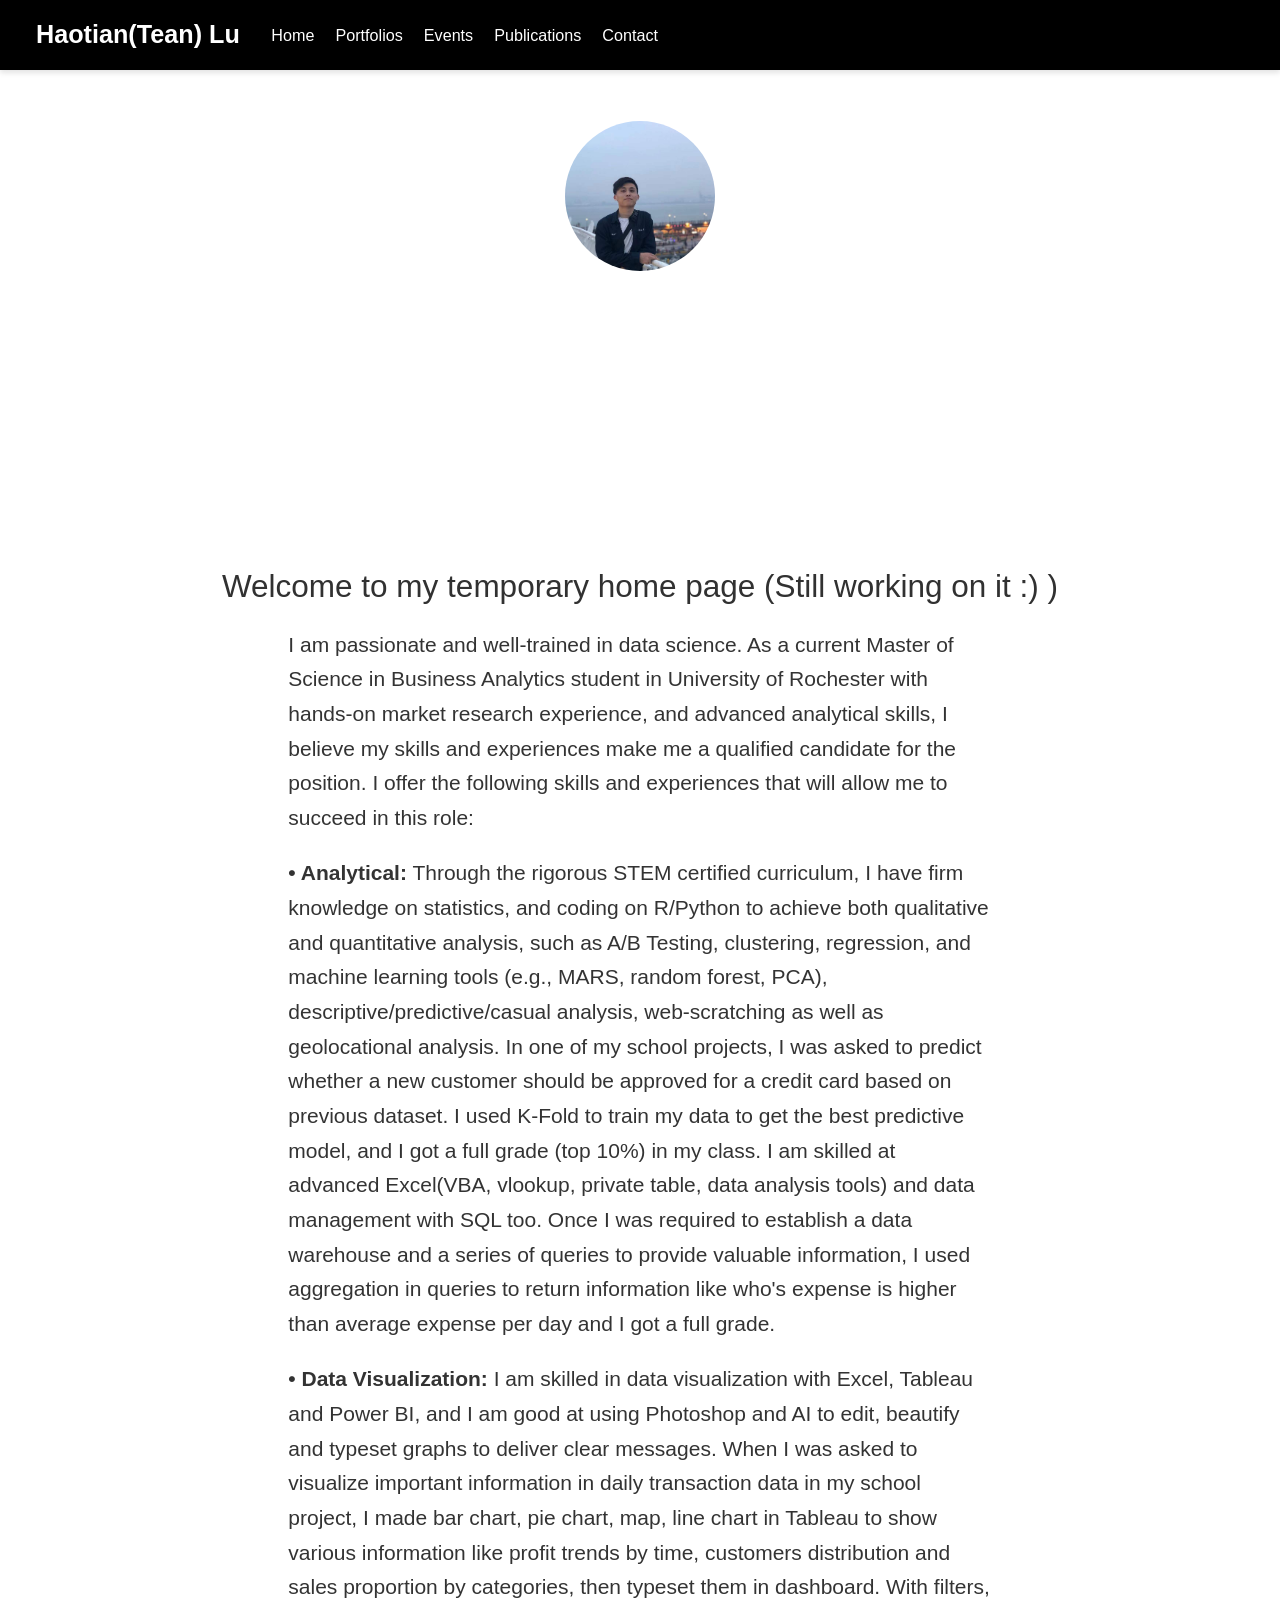
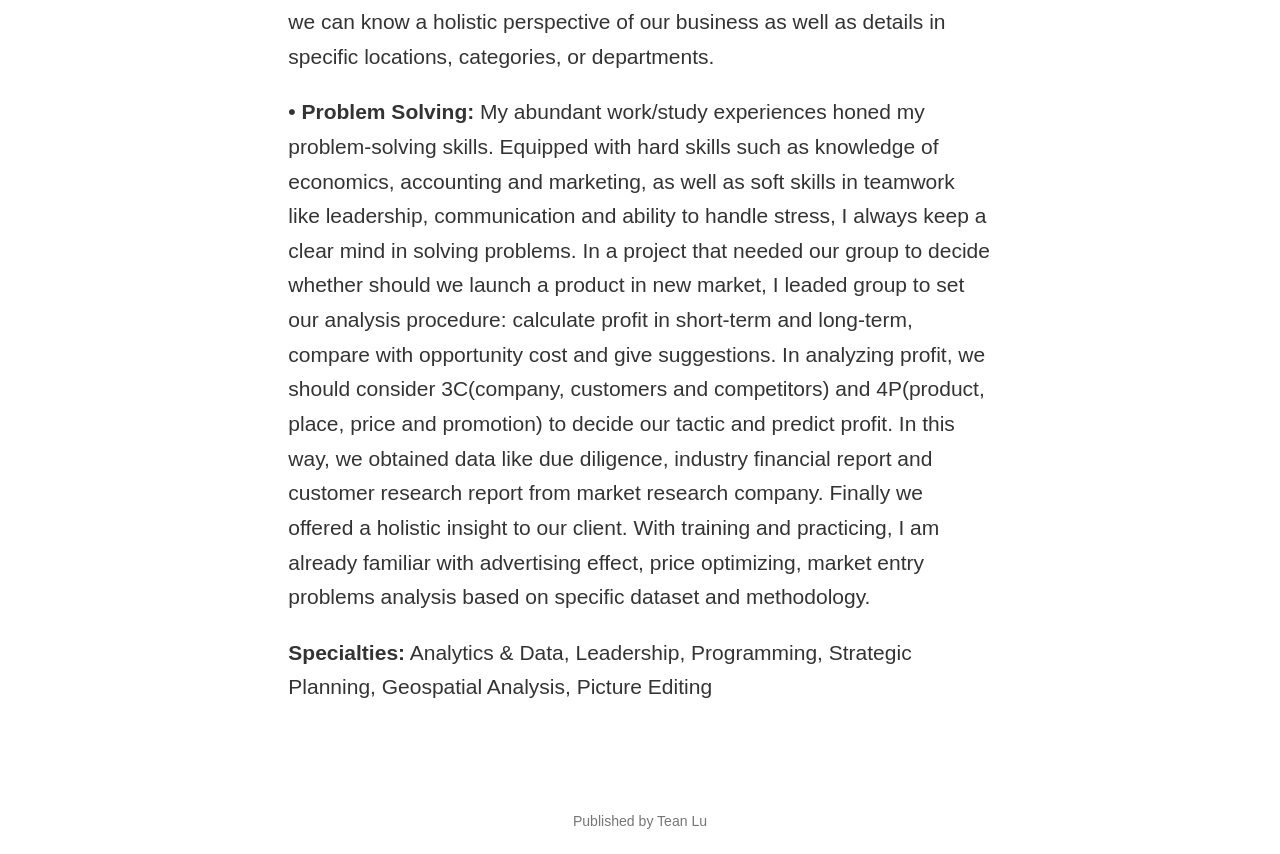
==== index.html @ c7a56082 "Update Research to Portfolios" ====
<!DOCTYPE html>
<!-- saved from url=(0040)https://hugo-academic-pages.netlify.app/ -->
<html lang="en-us"><head><meta http-equiv="Content-Type" content="text/html; charset=UTF-8">

<meta name="viewport" content="width=device-width,initial-scale=1">
<meta http-equiv="x-ua-compatible" content="IE=edge">
<meta name="generator" content="Wowchemy 5.3.0 for Hugo">
<meta name="author" content="Haotian(Tean) Lu">
<meta name="description" content="Professor of Artificial Intelligence">
<link rel="alternate" hreflang="en-us" href="https://htean.github.io/">
<link rel="preconnect" href="https://fonts.gstatic.com/" crossorigin="">
<meta name="theme-color" content="#dd2c00">
<link rel="stylesheet" href="./index_files/vendor-bundle.min.f1ecf783c14edc00c9320c205831ad8e.css" media="all" onload="this.media=&#39;all&#39;">
<link rel="stylesheet" href="./index_files/academicons.min.css" integrity="sha512-W4yqoT1+8NLkinBLBZko+dFB2ZbHsYLDdr50VElllRcNt2Q4/GSs6u71UHKxB7S6JEMCp5Ve4xjh3eGQl/HRvg==" crossorigin="anonymous" media="all" onload="this.media=&#39;all&#39;">
<link rel="preload" as="style" href="./index_files/css2">
<link rel="stylesheet" href="./index_files/css2" media="all" onload="this.media=&#39;all&#39;">
<link rel="stylesheet" href="./index_files/wowchemy.b097e459b2259daed65281062bd9ce1e.css">
<script src="./index_files/netlify-identity-widget.js.download"></script>
<link rel="alternate" href="https://hugo-academic-pages.netlify.app/index.xml" type="application/rss+xml" title="Haotian(Tean) Lu">
<link rel="manifest" href="https://hugo-academic-pages.netlify.app/manifest.webmanifest">
<link rel="icon" type="image/png" href="https://www.clipartmax.com/png/middle/76-765457_back-default-home-homepage-icon-home-icon-png-orange.png">
<link rel="apple-touch-icon" type="image/png" href="https://www.clipartmax.com/png/middle/76-765457_back-default-home-homepage-icon-home-icon-png-orange.png">
<link rel="canonical" href="https://htean.github.io/">
<meta property="twitter:card" content="summary">
<meta property="og:site_name" content="Haotian(Tean) Lu">
<meta property="og:url" content="https://htean.github.io/">
<meta property="og:title" content="Haotian(Tean) Lu">
<meta property="og:description" content="Professor of Artificial Intelligence"><meta property="og:image" content="https://hugo-academic-pages.netlify.app/media/icon_hua2ec155b4296a9c9791d015323e16eb5_11927_512x512_fill_lanczos_center_3.png">
<meta property="twitter:image" content="https://hugo-academic-pages.netlify.app/media/icon_hua2ec155b4296a9c9791d015323e16eb5_11927_512x512_fill_lanczos_center_3.png"><meta property="og:locale" content="en-us">
<meta property="og:updated_time" content="2030-06-01T13:00:00+00:00">
<script type="application/ld+json">{"@context":"https://schema.org","@type":"WebSite","url":"https://hugo-academic-pages.netlify.app"}</script>
<title>Haotian(Tean) Lu</title>
<style type="text/css">.medium-zoom-overlay{position:fixed;top:0;right:0;bottom:0;left:0;opacity:0;transition:opacity .3s;will-change:opacity}.medium-zoom--opened .medium-zoom-overlay{cursor:pointer;cursor:zoom-out;opacity:1}.medium-zoom-image{cursor:pointer;cursor:zoom-in;transition:transform .3s cubic-bezier(.2,0,.2,1)!important}.medium-zoom-image--hidden{visibility:hidden}.medium-zoom-image--opened{position:relative;cursor:pointer;cursor:zoom-out;will-change:transform}</style><link rel="prefetch" href="https://hugo-academic-pages.netlify.app/post/writing-technical-content/"></head>
<body id="top" data-spy="scroll" data-offset="70" data-target="#navbar-main" class="page-wrapper" data-new-gr-c-s-check-loaded="14.1043.0" data-gr-ext-installed="">
<script src="./index_files/wowchemy-init.min.7f3e7639f4c7f2a2cf83b68ea7de7f08.js.download"></script>
<div class="page-header">
<nav class="navbar navbar-expand-lg navbar-light compensate-for-scrollbar" id="navbar-main">
<div class="container-xl">
<div class="d-none d-lg-inline-flex">
<a class="navbar-brand" href="https://htean.github.io/">Haotian(Tean) Lu</a>
</div>
<button type="button" class="navbar-toggler" data-toggle="collapse" data-target="#navbar-content" aria-controls="navbar-content" aria-expanded="false" aria-label="Toggle navigation">
<span><i class="fas fa-bars"></i></span>
</button>
<div class="navbar-brand-mobile-wrapper d-inline-flex d-lg-none">
<a class="navbar-brand" href="https://htean.github.io/">Haotian(Tean) Lu</a>
</div>
<div class="navbar-collapse main-menu-item collapse justify-content-start" id="navbar-content">
<ul class="navbar-nav d-md-inline-flex">
<li class="nav-item">
<a class="nav-link active" href="https://htean.github.io/"><span>Home</span></a>
</li>
<li class="nav-item">
<a class="nav-link" href="about:blank"><span>Portfolios</span></a>
</li>
<li class="nav-item">
<a class="nav-link" href="about:blank"><span>Events</span></a>
</li>
<li class="nav-item">
<a class="nav-link" href="about:blank"><span>Publications</span></a>
</li>
<li class="nav-item">
<a class="nav-link" href="about:blank"><span>Contact</span></a>
</li>
</ul>
</div>
<ul class="nav-icons navbar-nav flex-row ml-auto d-flex pl-md-2">
</ul>
</div>
</nav>
</div>
<div class="page-body">
<span class="js-widget-page d-none"></span>
<section id="bio" class="home-section wg-about-avatar dark">
<div class="home-section-bg bg-image" style="background-image:url(https://hugo-academic-pages.netlify.app/media/li-yang-5h_dMuX_7RE-unsplash_hua8db4830010506d2b718f215263bba39_176626_1920x1920_fit_q75_h2_lanczos_2.webp);background-size:cover;background-position:50%;filter:brightness(.6)">
</div>
<div class="container">
<div id="profile">
<img class="avatar avatar-circle" src="./index_files/avatar_hu3c64bd0f98018e2d901b7c60447ac42e_1387900_150x150_fill_q75_lanczos_center.jpg" alt="Haotian(Tean) Lu">
<div class="portrait-title">
<h2>Haotian(Tean) Lu</h2>
<h3>Master of Science in Business Analytics</h3>
<h3>
<span>University of Rochester</span>
</h3>
</div>
<ul class="network-icon" aria-hidden="true">
<li>
<a href="about:blank" aria-label="envelope">
<i class="fas fa-envelope big-icon"></i>
</a>
</li>
<li>
<a href="about:blank" target="_blank" rel="noopener" aria-label="twitter">
<i class="fab fa-twitter big-icon"></i>
</a>
</li>
<li>
<a href="about:blank" target="_blank" rel="noopener" aria-label="google-scholar">
<i class="ai ai-google-scholar big-icon"></i>
</a>
</li>
<li>
<a href="https://github.com/HTean" target="_blank" rel="noopener" aria-label="github">
<i class="fab fa-github big-icon"></i>
</a>
</li>
<li>
<a href="about:blank" aria-label="cv">
<i class="ai ai-cv big-icon"></i>
</a>
</li>
</ul>
</div>
</div>
</section>
<section id="welcome" class="home-section wg-blank">
<div class="home-section-bg">
</div>
<div class="container">
<div class="row justify-content-center">
<div class="section-heading col-12 mb-3 text-center">
<h2 class="mb-0">Welcome to my temporary home page (Still working on it :) )</h2>
</div>
<div class="col-10">
<p>I am passionate and well-trained in data science. As a current Master of Science in Business Analytics student in University of Rochester with hands-on market research experience, and advanced analytical skills, I believe my skills and experiences make me a qualified candidate for the position. I offer the following skills and experiences that will allow me to succeed in this role:</p>
<p><strong>•	Analytical:</strong> Through the rigorous STEM certified curriculum, I have firm knowledge on statistics, and coding on R/Python to achieve both qualitative and quantitative analysis, such as A/B Testing, clustering, regression, and machine learning tools (e.g., MARS, random forest, PCA), descriptive/predictive/casual analysis, web-scratching as well as geolocational analysis. In one of my school projects, I was asked to predict whether a new customer should be approved for a credit card based on previous dataset. I used K-Fold to train my data to get the best predictive model, and I got a full grade (top 10%) in my class. I am skilled at advanced Excel(VBA, vlookup, private table, data analysis tools) and data management with SQL too. Once I was required to establish a data warehouse and a series of queries to provide valuable information, I used aggregation in queries to return information like who's expense is higher than average expense per day and I got a full grade.</p>
<p><strong>•	Data Visualization:</strong> I am skilled in data visualization with Excel, Tableau and Power BI, and I am good at using Photoshop and AI to edit, beautify and typeset graphs to deliver clear messages. When I was asked to visualize important information in daily transaction data in my school project, I made bar chart, pie chart, map, line chart in Tableau to show various information like profit trends by time, customers distribution and sales proportion by categories, then typeset them in dashboard. With filters, we can know a holistic perspective of our business as well as details in specific locations, categories, or departments.</p>
<p><strong>•	Problem Solving:</strong> My abundant work/study experiences honed my problem-solving skills. Equipped with hard skills such as knowledge of economics, accounting and marketing, as well as soft skills in teamwork like leadership, communication and ability to handle stress, I always keep a clear mind in solving problems. In a project that needed our group to decide whether should we launch a product in new market, I leaded group to set our analysis procedure: calculate profit in short-term and long-term, compare with opportunity cost and give suggestions. In analyzing profit, we should consider 3C(company, customers and competitors) and 4P(product, place, price and promotion) to decide our tactic and predict profit. In this way, we obtained data like due diligence, industry financial report and customer research report from market research company. Finally we offered a holistic insight to our client. With training and practicing, I am already familiar with advertising effect, price optimizing, market entry problems analysis based on specific dataset and methodology.</p>

<p><strong>Specialties:</strong> Analytics &amp; Data, Leadership, Programming, Strategic Planning, Geospatial Analysis, Picture Editing</p>
</div>
</div>
</div>
</section>
</div>
<div class="page-footer">
<div class="container">
<footer class="site-footer">
<p class="powered-by">
Published by Tean Lu
</p>
</footer>
</div>
</div>
<div id="modal" class="modal fade" role="dialog">
<div class="modal-dialog">
<div class="modal-content">
<div class="modal-header">
<h5 class="modal-title">Cite</h5>
<button type="button" class="close" data-dismiss="modal" aria-label="Close">
<span aria-hidden="true">×</span>
</button>
</div>
<div class="modal-body">
<pre><code class="tex hljs"></code></pre>
</div>
<div class="modal-footer">
<a class="btn btn-outline-primary my-1 js-copy-cite" href="https://hugo-academic-pages.netlify.app/#" target="_blank">
<i class="fas fa-copy"></i> Copy
</a>
<a class="btn btn-outline-primary my-1 js-download-cite" href="https://hugo-academic-pages.netlify.app/#" target="_blank">
<i class="fas fa-download"></i> Download
</a>
<div id="modal-error"></div>
</div>
</div>
</div>
</div>
<script src="./index_files/vendor-bundle.min.b73dfaac3b6499dc997741748a7c3fe2.js.download"></script>
<script src="./index_files/imagesloaded.pkgd.min.js.download" integrity="sha256-lqvxZrPLtfffUl2G/e7szqSvPBILGbwmsGE1MKlOi0Q=" crossorigin="anonymous"></script>
<script src="./index_files/isotope.pkgd.min.js.download" integrity="sha256-CBrpuqrMhXwcLLUd5tvQ4euBHCdh7wGlDfNz8vbu/iI=" crossorigin="anonymous"></script>
<script src="./index_files/wowchemy.min.4273a72ba000ef1d25a1e7f8c1e94110.js.download"></script>

<iframe id="netlify-identity-widget" title="Netlify identity widget" style="position: fixed; top: 0; left: 0; border: none; width: 100%; height: 100%; overflow: visible; background: transparent; display: none; z-index: 99; " src="./index_files/saved_resource.html"></iframe></body><grammarly-desktop-integration data-grammarly-shadow-root="true"></grammarly-desktop-integration></html>
---- index_files/academicons.min.css ----
@font-face{font-family:'Academicons';font-style:normal;font-weight:400;font-display:block;src:url(../fonts/academicons.eot);src:url(../fonts/academicons.eot) format('embedded-opentype'),url(../fonts/academicons.ttf) format('truetype'),url(../fonts/academicons.woff) format('woff'),url(../fonts/academicons.svg) format('svg')}.ai{font-family:'Academicons';font-weight:400;-moz-osx-font-smoothing:grayscale;-webkit-font-smoothing:antialiased;display:inline-block;font-style:normal;font-variant:normal;text-rendering:auto;line-height:1}.ai-academia:before{content:"\e9af"}.ai-academia-square:before{content:"\e93d"}.ai-acclaim:before{content:"\e92e"}.ai-acclaim-square:before{content:"\e93a"}.ai-acm:before{content:"\e93c"}.ai-acm-square:before{content:"\e95d"}.ai-acmdl:before{content:"\e96a"}.ai-acmdl-square:before{content:"\e9d3"}.ai-ads:before{content:"\e9cb"}.ai-ads-square:before{content:"\e94a"}.ai-africarxiv:before{content:"\e91b"}.ai-africarxiv-square:before{content:"\e90b"}.ai-arxiv:before{content:"\e974"}.ai-arxiv-square:before{content:"\e9a6"}.ai-biorxiv:before{content:"\e9a2"}.ai-biorxiv-square:before{content:"\e98b"}.ai-ceur:before{content:"\e96d"}.ai-ceur-square:before{content:"\e92f"}.ai-ciencia-vitae:before{content:"\e912"}.ai-ciencia-vitae-square:before{content:"\e913"}.ai-conversation:before{content:"\e94c"}.ai-conversation-square:before{content:"\e915"}.ai-coursera:before{content:"\e95f"}.ai-coursera-square:before{content:"\e97f"}.ai-crossref:before{content:"\e918"}.ai-crossref-square:before{content:"\e919"}.ai-cv:before{content:"\e9a5"}.ai-cv-square:before{content:"\e90a"}.ai-datacite:before{content:"\e91c"}.ai-datacite-square:before{content:"\e91d"}.ai-dataverse:before{content:"\e9f7"}.ai-dataverse-square:before{content:"\e9e4"}.ai-dblp:before{content:"\e94f"}.ai-dblp-square:before{content:"\e93f"}.ai-depsy:before{content:"\e97a"}.ai-depsy-square:before{content:"\e94b"}.ai-doi:before{content:"\e97e"}.ai-doi-square:before{content:"\e98f"}.ai-dryad:before{content:"\e97c"}.ai-dryad-square:before{content:"\e98c"}.ai-elsevier:before{content:"\e961"}.ai-elsevier-square:before{content:"\e910"}.ai-figshare:before{content:"\e981"}.ai-figshare-square:before{content:"\e9e7"}.ai-google-scholar:before{content:"\e9d4"}.ai-google-scholar-square:before{content:"\e9f9"}.ai-hal:before{content:"\e92c"}.ai-hal-square:before{content:"\e92d"}.ai-ideas-repec:before{content:"\e9ed"}.ai-ideas-repec-square:before{content:"\e9f8"}.ai-ieee:before{content:"\e929"}.ai-ieee-square:before{content:"\e9b9"}.ai-impactstory:before{content:"\e9cf"}.ai-impactstory-square:before{content:"\e9aa"}.ai-inaturalist:before{content:"\e900"}.ai-inaturalist-square:before{content:"\e901"}.ai-inpn:before{content:"\e902"}.ai-inpn-square:before{content:"\e903"}.ai-inspire:before{content:"\e9e9"}.ai-inspire-square:before{content:"\e9fe"}.ai-isidore:before{content:"\e936"}.ai-isidore-square:before{content:"\e954"}.ai-jstor:before{content:"\e938"}.ai-jstor-square:before{content:"\e944"}.ai-lattes:before{content:"\e9b3"}.ai-lattes-square:before{content:"\e99c"}.ai-mathoverflow:before{content:"\e9f6"}.ai-mathoverflow-square:before{content:"\e97b"}.ai-mendeley:before{content:"\e9f0"}.ai-mendeley-square:before{content:"\e9f3"}.ai-moodle:before{content:"\e907"}.ai-moodle-square:before{content:"\e908"}.ai-nakala:before{content:"\e940"}.ai-nakala-square:before{content:"\e941"}.ai-closed-access:before{content:"\e942"}.ai-closed-access-square:before{content:"\e943"}.ai-open-access:before{content:"\e939"}.ai-open-access-square:before{content:"\e9f4"}.ai-open-data:before{content:"\e966"}.ai-open-data-square:before{content:"\e967"}.ai-open-materials:before{content:"\e968"}.ai-open-materials-square:before{content:"\e969"}.ai-openedition:before{content:"\e946"}.ai-openedition-square:before{content:"\e947"}.ai-orcid:before{content:"\e9d9"}.ai-orcid-square:before{content:"\e9c3"}.ai-osf:before{content:"\e9ef"}.ai-osf-square:before{content:"\e931"}.ai-overleaf:before{content:"\e914"}.ai-overleaf-square:before{content:"\e98d"}.ai-philpapers:before{content:"\e98a"}.ai-philpapers-square:before{content:"\e96f"}.ai-piazza:before{content:"\e99a"}.ai-piazza-square:before{content:"\e90c"}.ai-preregistered:before{content:"\e906"}.ai-preregistered-square:before{content:"\e96b"}.ai-protocols:before{content:"\e952"}.ai-protocols-square:before{content:"\e953"}.ai-psyarxiv:before{content:"\e90e"}.ai-psyarxiv-square:before{content:"\e90f"}.ai-publons:before{content:"\e937"}.ai-publons-square:before{content:"\e94e"}.ai-pubmed:before{content:"\e99f"}.ai-pubmed-square:before{content:"\e97d"}.ai-pubpeer:before{content:"\e922"}.ai-pubpeer-square:before{content:"\e923"}.ai-researcherid:before{content:"\e91a"}.ai-researcherid-square:before{content:"\e95c"}.ai-researchgate:before{content:"\e95e"}.ai-researchgate-square:before{content:"\e99e"}.ai-sci-hub:before{content:"\e959"}.ai-sci-hub-square:before{content:"\e905"}.ai-scirate:before{content:"\e98e"}.ai-scirate-square:before{content:"\e99d"}.ai-semantic-scholar:before{content:"\e96e"}.ai-semantic-scholar-square:before{content:"\e96c"}.ai-springer:before{content:"\e928"}.ai-springer-square:before{content:"\e99b"}.ai-ssrn:before{content:"\e916"}.ai-ssrn-square:before{content:"\e917"}.ai-stackoverflow:before{content:"\e920"}.ai-stackoverflow-square:before{content:"\e921"}.ai-zotero:before{content:"\e962"}.ai-zotero-square:before{content:"\e932"}.ai-lg{font-size:1.33333333em;line-height:.75em;vertical-align:-15%}.ai-2x{font-size:2em}.ai-3x{font-size:3em}.ai-4x{font-size:4em}.ai-5x{font-size:5em}.ai-fw{width:1.28571429em;text-align:center}.ai-ul{padding-left:0;margin-left:2.14285714em;list-style-type:none}.ai-ul>li{position:relative}.ai-li{position:absolute;left:-2.14285714em;width:2.14285714em;top:.14285714em;text-align:center}.ai-li.fa-lg{left:-1.85714286em}.ai-border{padding:.2em .25em .15em;border:solid .08em #eee;border-radius:.1em}.ai-pull-left{float:left}.ai-pull-right{float:right}.ai.fa-pull-left{margin-right:.3em}.ai.fa-pull-right{margin-left:.3em}.fa-lg{font-size:1.33333333em;line-height:.75em;vertical-align:-15%}.fa-2x{font-size:2em}.fa-3x{font-size:3em}.fa-4x{font-size:4em}.fa-5x{font-size:5em}.fa-fw{width:1.28571429em;text-align:center}.fa-ul{padding-left:0;margin-left:2.14285714em;list-style-type:none}.fa-ul>li{position:relative}.fa-li{position:absolute;left:-2.14285714em;width:2.14285714em;top:.14285714em;text-align:center}.fa-li.fa-lg{left:-1.85714286em}.fa-border{padding:.2em .25em .15em;border:solid .08em #eee;border-radius:.1em}.fa-pull-left{float:left}.fa-pull-right{float:right}.fa.fa-pull-left{margin-right:.3em}.fa.fa-pull-right{margin-left:.3em}.sr-text{position:absolute;top:-9999px;left:-9999px}
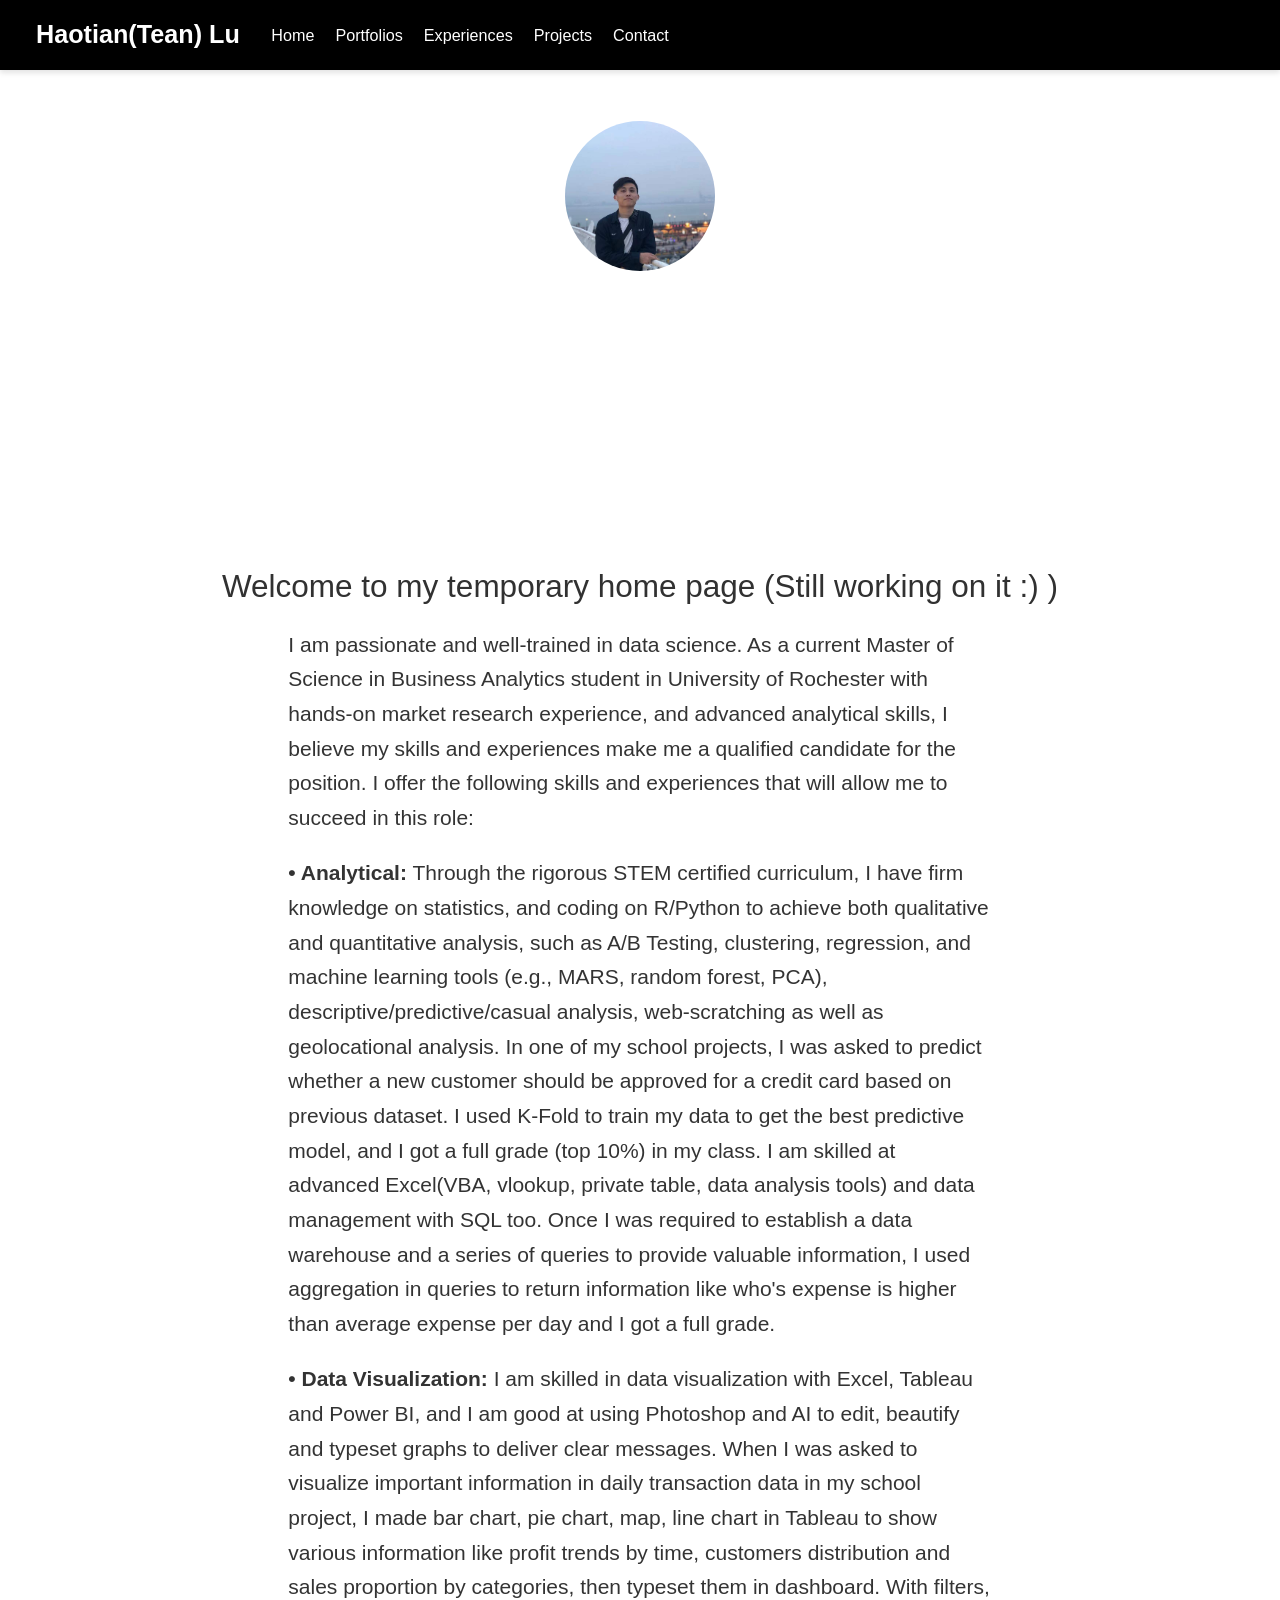
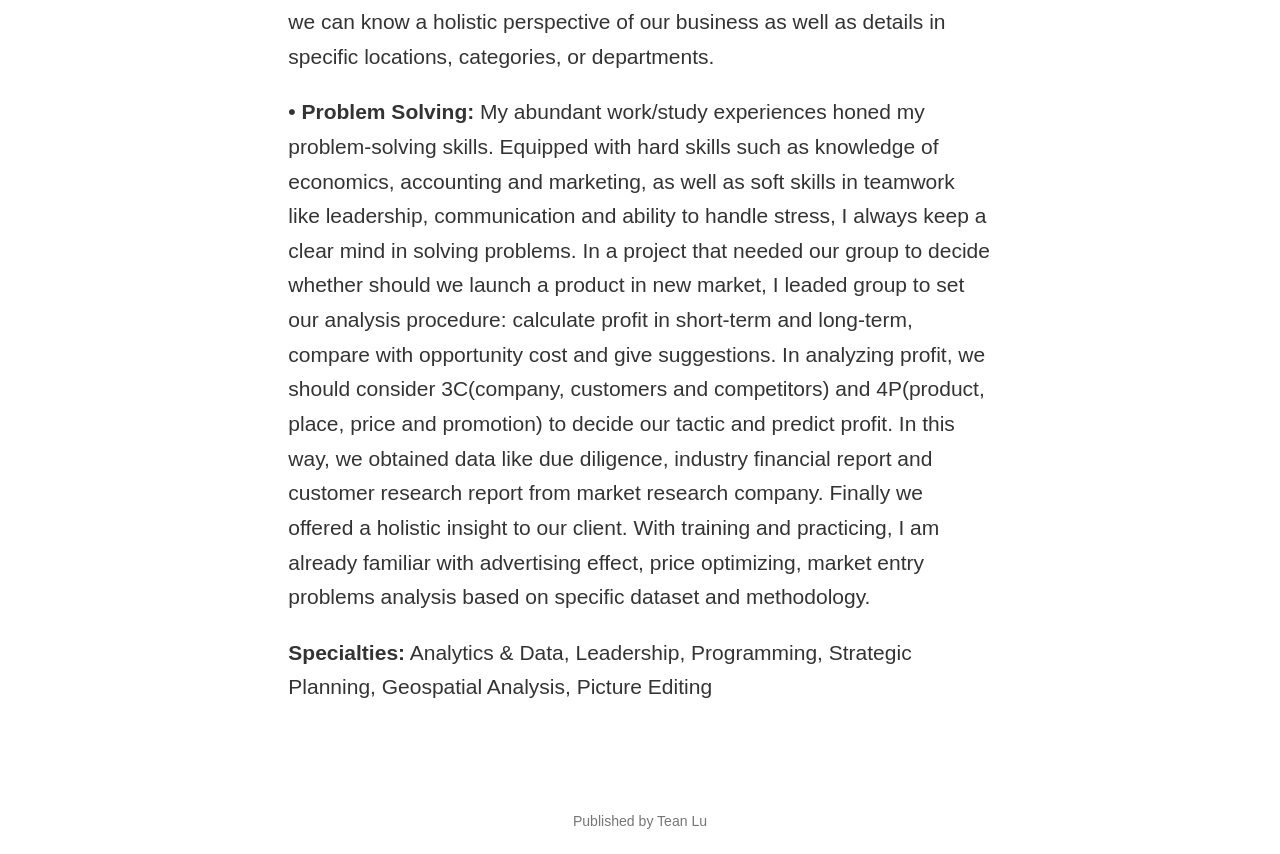
==== commit bc30aabd: "Update index.html" ====
--- a/index.html
+++ b/index.html
@@ -51,16 +51,16 @@
 <a class="nav-link active" href="https://htean.github.io/"><span>Home</span></a>
 </li>
 <li class="nav-item">
-<a class="nav-link" href="about:blank"><span>Portfolios</span></a>
+<a class="nav-link" href="portfolio.html"><span>Portfolios</span></a>
 </li>
 <li class="nav-item">
-<a class="nav-link" href="about:blank"><span>Events</span></a>
+<a class="nav-link" href="about:blank"><span>Experiences</span></a>
 </li>
 <li class="nav-item">
-<a class="nav-link" href="about:blank"><span>Publications</span></a>
+<a class="nav-link" href="about:blank"><span>Projects</span></a>
 </li>
 <li class="nav-item">
-<a class="nav-link" href="about:blank"><span>Contact</span></a>
+<a class="nav-link" href="Contact.html"><span>Contact</span></a>
 </li>
 </ul>
 </div>
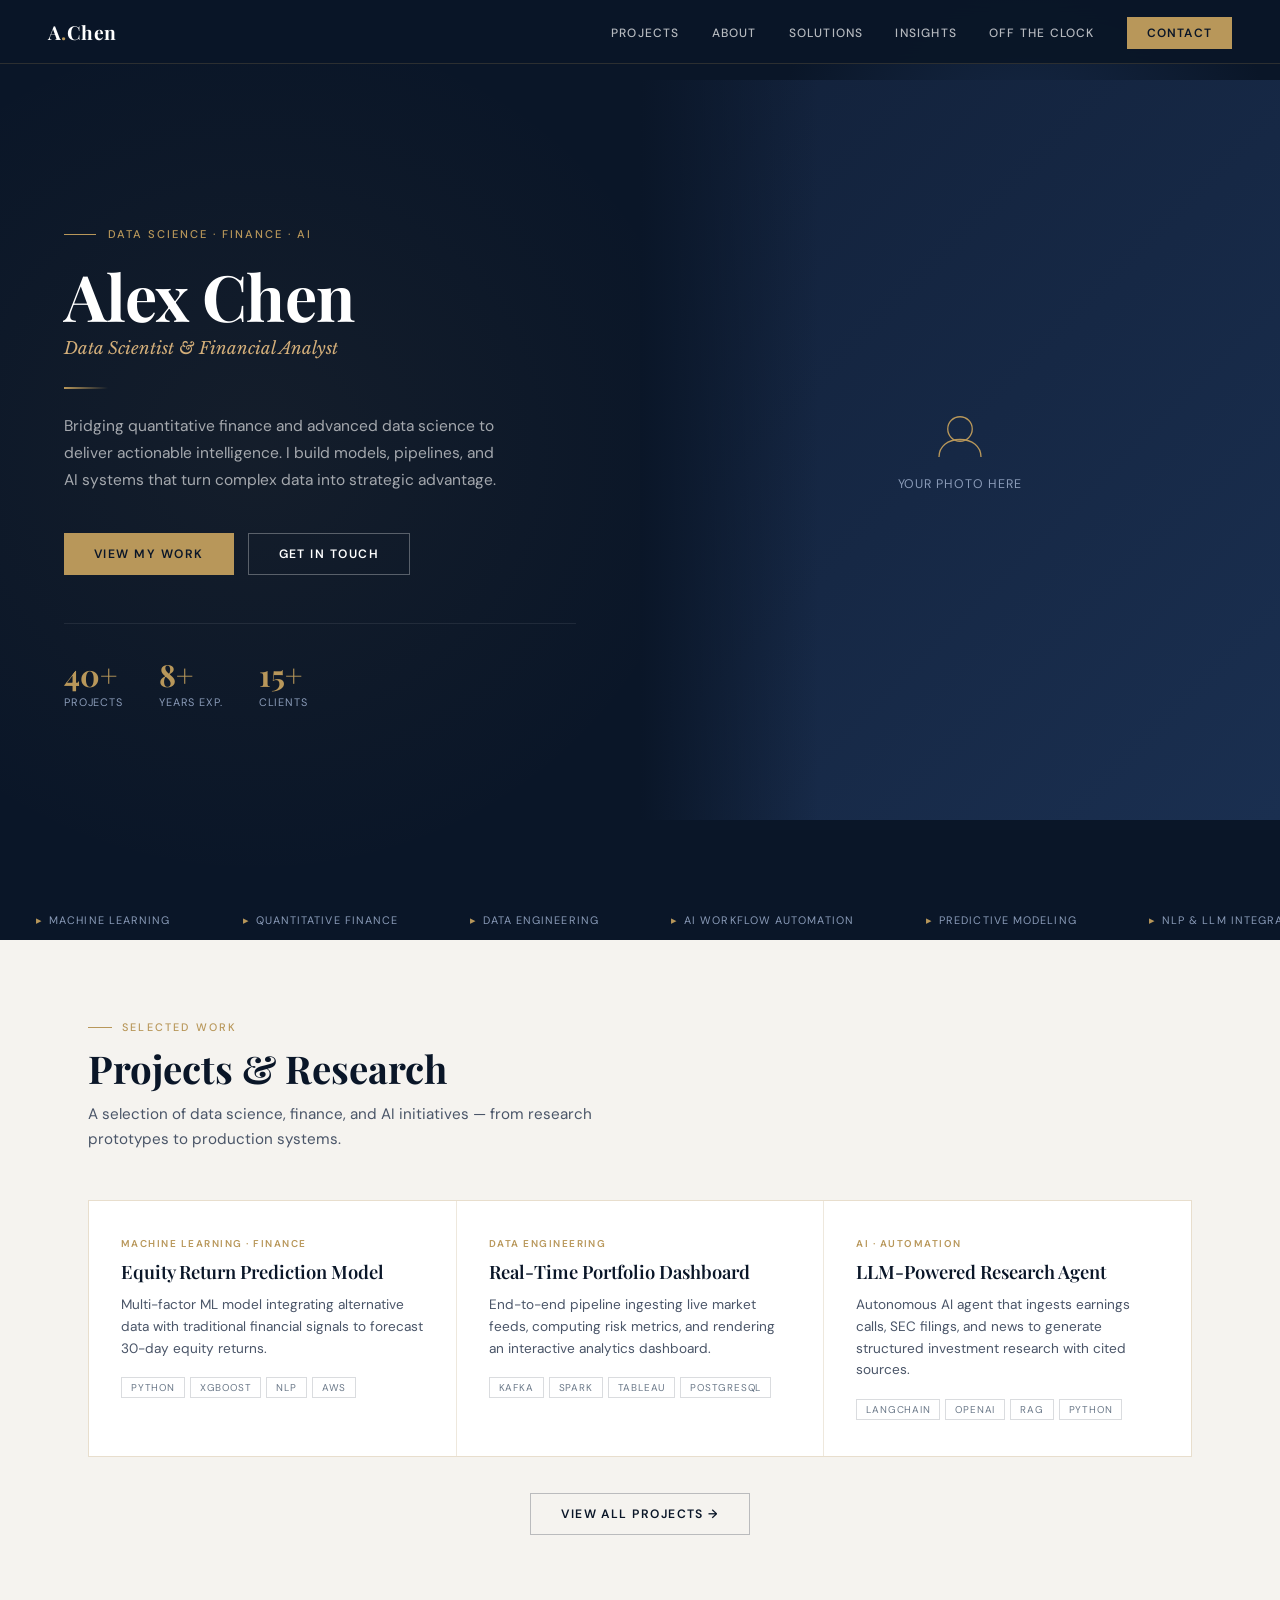
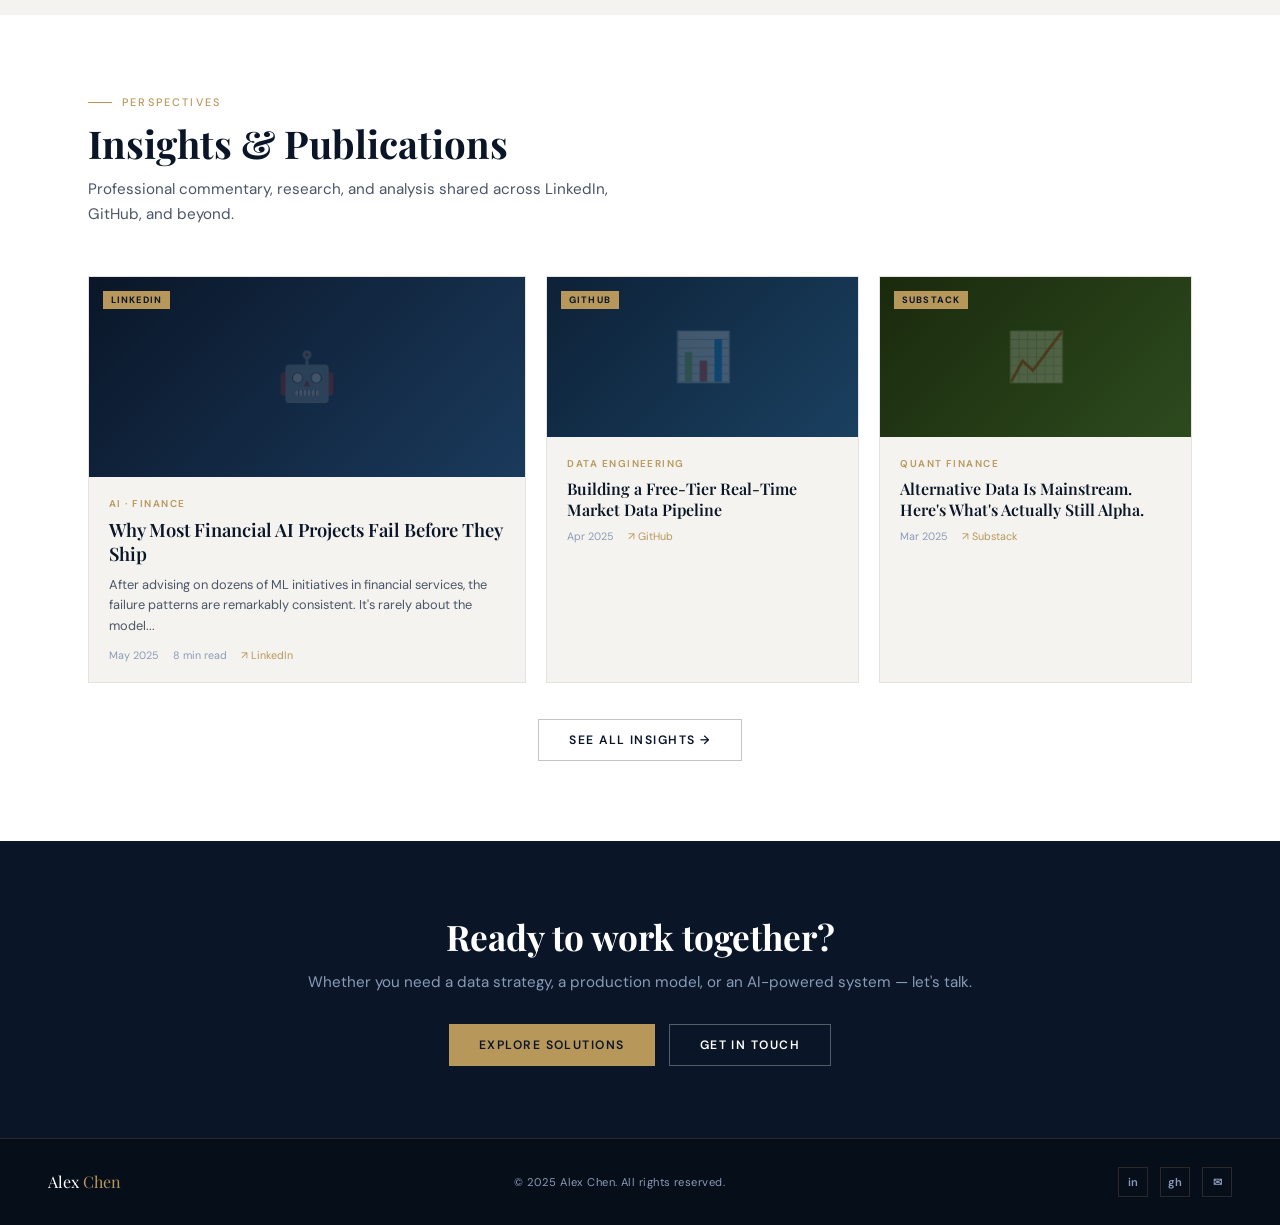
==== commit c0e6cad9: "Great upgrade" ====
--- a/index.html
+++ b/index.html
@@ -1,175 +1,365 @@
 <!DOCTYPE html>
-<!-- saved from url=(0040)https://hugo-academic-pages.netlify.app/ -->
-<html lang="en-us"><head><meta http-equiv="Content-Type" content="text/html; charset=UTF-8">
-
-<meta name="viewport" content="width=device-width,initial-scale=1">
-<meta http-equiv="x-ua-compatible" content="IE=edge">
-<meta name="generator" content="Wowchemy 5.3.0 for Hugo">
-<meta name="author" content="Haotian(Tean) Lu">
-<meta name="description" content="Professor of Artificial Intelligence">
-<link rel="alternate" hreflang="en-us" href="https://htean.github.io/">
-<link rel="preconnect" href="https://fonts.gstatic.com/" crossorigin="">
-<meta name="theme-color" content="#dd2c00">
-<link rel="stylesheet" href="./index_files/vendor-bundle.min.f1ecf783c14edc00c9320c205831ad8e.css" media="all" onload="this.media=&#39;all&#39;">
-<link rel="stylesheet" href="./index_files/academicons.min.css" integrity="sha512-W4yqoT1+8NLkinBLBZko+dFB2ZbHsYLDdr50VElllRcNt2Q4/GSs6u71UHKxB7S6JEMCp5Ve4xjh3eGQl/HRvg==" crossorigin="anonymous" media="all" onload="this.media=&#39;all&#39;">
-<link rel="preload" as="style" href="./index_files/css2">
-<link rel="stylesheet" href="./index_files/css2" media="all" onload="this.media=&#39;all&#39;">
-<link rel="stylesheet" href="./index_files/wowchemy.b097e459b2259daed65281062bd9ce1e.css">
-<script src="./index_files/netlify-identity-widget.js.download"></script>
-<link rel="alternate" href="https://hugo-academic-pages.netlify.app/index.xml" type="application/rss+xml" title="Haotian(Tean) Lu">
-<link rel="manifest" href="https://hugo-academic-pages.netlify.app/manifest.webmanifest">
-<link rel="icon" type="image/png" href="https://www.clipartmax.com/png/middle/76-765457_back-default-home-homepage-icon-home-icon-png-orange.png">
-<link rel="apple-touch-icon" type="image/png" href="https://www.clipartmax.com/png/middle/76-765457_back-default-home-homepage-icon-home-icon-png-orange.png">
-<link rel="canonical" href="https://htean.github.io/">
-<meta property="twitter:card" content="summary">
-<meta property="og:site_name" content="Haotian(Tean) Lu">
-<meta property="og:url" content="https://htean.github.io/">
-<meta property="og:title" content="Haotian(Tean) Lu">
-<meta property="og:description" content="Professor of Artificial Intelligence"><meta property="og:image" content="https://hugo-academic-pages.netlify.app/media/icon_hua2ec155b4296a9c9791d015323e16eb5_11927_512x512_fill_lanczos_center_3.png">
-<meta property="twitter:image" content="https://hugo-academic-pages.netlify.app/media/icon_hua2ec155b4296a9c9791d015323e16eb5_11927_512x512_fill_lanczos_center_3.png"><meta property="og:locale" content="en-us">
-<meta property="og:updated_time" content="2030-06-01T13:00:00+00:00">
-<script type="application/ld+json">{"@context":"https://schema.org","@type":"WebSite","url":"https://hugo-academic-pages.netlify.app"}</script>
-<title>Haotian(Tean) Lu</title>
-<style type="text/css">.medium-zoom-overlay{position:fixed;top:0;right:0;bottom:0;left:0;opacity:0;transition:opacity .3s;will-change:opacity}.medium-zoom--opened .medium-zoom-overlay{cursor:pointer;cursor:zoom-out;opacity:1}.medium-zoom-image{cursor:pointer;cursor:zoom-in;transition:transform .3s cubic-bezier(.2,0,.2,1)!important}.medium-zoom-image--hidden{visibility:hidden}.medium-zoom-image--opened{position:relative;cursor:pointer;cursor:zoom-out;will-change:transform}</style><link rel="prefetch" href="https://hugo-academic-pages.netlify.app/post/writing-technical-content/"></head>
-<body id="top" data-spy="scroll" data-offset="70" data-target="#navbar-main" class="page-wrapper" data-new-gr-c-s-check-loaded="14.1043.0" data-gr-ext-installed="">
-<script src="./index_files/wowchemy-init.min.7f3e7639f4c7f2a2cf83b68ea7de7f08.js.download"></script>
-<div class="page-header">
-<nav class="navbar navbar-expand-lg navbar-light compensate-for-scrollbar" id="navbar-main">
-<div class="container-xl">
-<div class="d-none d-lg-inline-flex">
-<a class="navbar-brand" href="https://htean.github.io/">Haotian(Tean) Lu</a>
+<html lang="en">
+<head>
+<meta charset="UTF-8">
+<meta name="viewport" content="width=device-width, initial-scale=1.0">
+<title>Alex Chen — Data Science & Finance</title>
+<link rel="stylesheet" href="shared.css">
+<style>
+/* ─── HERO ─── */
+.hero {
+  min-height: 100vh;
+  background: var(--navy);
+  display: grid;
+  grid-template-columns: 1fr 1fr;
+  position: relative;
+  overflow: hidden;
+}
+.hero::before {
+  content: '';
+  position: absolute; inset: 0;
+  background:
+    radial-gradient(ellipse 60% 80% at 20% 50%, rgba(184,151,90,0.06) 0%, transparent 60%),
+    radial-gradient(ellipse 40% 60% at 80% 20%, rgba(26,47,80,0.8) 0%, transparent 50%);
+  pointer-events: none;
+}
+.hero-left {
+  display: flex; flex-direction: column; justify-content: center;
+  padding: 100px 64px 64px;
+  position: relative; z-index: 2;
+}
+.hero-eyebrow {
+  font-size: 0.7rem; font-weight: 500; letter-spacing: 0.18em;
+  text-transform: uppercase; color: var(--gold);
+  margin-bottom: 20px; display: flex; align-items: center; gap: 12px;
+}
+.hero-eyebrow::before { content: ''; display: inline-block; width: 32px; height: 1px; background: var(--gold); }
+.hero-name {
+  font-family: 'Playfair Display', serif;
+  font-size: clamp(2.6rem, 5vw, 4rem);
+  font-weight: 700; color: var(--white);
+  line-height: 1.08; margin-bottom: 8px; letter-spacing: -0.01em;
+}
+.hero-title {
+  font-family: 'Libre Baskerville', serif;
+  font-size: 1.05rem; font-style: italic;
+  color: var(--gold-light); margin-bottom: 28px; font-weight: 400;
+}
+.hero-divider { width: 44px; height: 2px; background: linear-gradient(90deg, var(--gold), transparent); margin-bottom: 24px; }
+.hero-desc {
+  font-size: 0.97rem; line-height: 1.72;
+  color: rgba(255,255,255,0.62); max-width: 440px; margin-bottom: 40px;
+}
+.hero-actions { display: flex; gap: 14px; flex-wrap: wrap; }
+.hero-stats {
+  display: flex; gap: 36px; margin-top: 48px;
+  padding-top: 36px; border-top: 1px solid var(--border-light);
+}
+.stat-num {
+  font-family: 'Playfair Display', serif;
+  font-size: 1.9rem; font-weight: 700; color: var(--gold); line-height: 1;
+}
+.stat-label { font-size: 0.68rem; color: var(--text-muted); letter-spacing: 0.08em; margin-top: 4px; text-transform: uppercase; }
+
+/* hero right */
+.hero-right { position: relative; overflow: hidden; }
+.hero-right::before {
+  content: ''; position: absolute; inset: 0;
+  background: linear-gradient(90deg, var(--navy) 0%, transparent 28%);
+  z-index: 1;
+}
+.hero-photo { width: 100%; height: 100%; object-fit: cover; object-position: center top; filter: grayscale(12%); display: block; }
+.hero-photo-placeholder {
+  width: 100%; height: 100%; min-height: 500px;
+  background: linear-gradient(135deg, var(--navy-mid) 0%, var(--navy-light) 100%);
+  display: flex; flex-direction: column; align-items: center; justify-content: center;
+  color: var(--text-muted); gap: 12px; font-size: 0.78rem; letter-spacing: 0.08em; text-transform: uppercase;
+}
+
+/* ─── HOME SECTIONS ─── */
+#home-projects { background: var(--off-white); }
+#home-insights { background: var(--white); }
+
+/* project cards */
+.projects-grid {
+  display: grid; grid-template-columns: repeat(3,1fr);
+  gap: 1px; background: rgba(184,151,90,0.12);
+  border: 1px solid rgba(184,151,90,0.12);
+}
+.project-card {
+  background: var(--white); padding: 36px 32px;
+  transition: all 0.25s; cursor: pointer; position: relative; overflow: hidden;
+}
+.project-card::after {
+  content: ''; position: absolute; bottom: 0; left: 0; right: 0; height: 2px;
+  background: var(--gold); transform: scaleX(0); transition: transform 0.3s; transform-origin: left;
+}
+.project-card:hover::after { transform: scaleX(1); }
+.project-card:hover { transform: translateY(-3px); box-shadow: 0 10px 32px rgba(10,22,40,0.09); }
+.project-arrow { position: absolute; top: 28px; right: 28px; color: var(--gold); opacity: 0; transition: all 0.2s; font-size: 1rem; }
+.project-card:hover .project-arrow { opacity: 1; transform: translate(2px,-2px); }
+.project-tech { display: flex; flex-wrap: wrap; gap: 5px; margin-top: 18px; }
+
+/* insights */
+.insights-row {
+  display: grid; grid-template-columns: 1.4fr 1fr 1fr;
+  gap: 20px;
+}
+.insight-card {
+  background: var(--off-white); border: 1px solid rgba(10,22,40,0.07);
+  overflow: hidden; cursor: pointer; transition: all 0.22s;
+  text-decoration: none; color: inherit; display: block;
+}
+.insight-card:hover { box-shadow: 0 8px 28px rgba(10,22,40,0.1); transform: translateY(-2px); }
+.insight-card.featured {}
+.insight-preview {
+  height: 160px; background: var(--navy-light); position: relative; overflow: hidden;
+  display: flex; align-items: center; justify-content: center;
+}
+.insight-card.featured .insight-preview { height: 200px; }
+.insight-emoji { font-size: 3rem; opacity: 0.2; }
+.insight-source {
+  position: absolute; top: 14px; left: 14px;
+  background: var(--gold); color: var(--navy);
+  font-size: 0.58rem; font-weight: 700; letter-spacing: 0.12em;
+  text-transform: uppercase; padding: 3px 8px;
+}
+.insight-body { padding: 20px; }
+.insight-category { font-size: 0.62rem; font-weight: 600; letter-spacing: 0.15em; text-transform: uppercase; color: var(--gold); margin-bottom: 8px; display: block; }
+.insight-title { font-family: 'Playfair Display', serif; font-size: 1rem; font-weight: 600; color: var(--navy); line-height: 1.35; margin-bottom: 8px; }
+.insight-card.featured .insight-title { font-size: 1.15rem; }
+.insight-excerpt { font-size: 0.8rem; line-height: 1.58; color: var(--text-body); margin-bottom: 12px; }
+.insight-meta { font-size: 0.67rem; color: #8a9bb8; display: flex; gap: 14px; flex-wrap: wrap; }
+
+/* ─── CTA BAND ─── */
+.cta-band {
+  background: var(--navy); padding: 72px 0; text-align: center;
+}
+.cta-band h2 {
+  font-family: 'Playfair Display', serif;
+  font-size: clamp(1.6rem, 3vw, 2.2rem);
+  font-weight: 700; color: var(--white); margin-bottom: 12px;
+}
+.cta-band p { font-size: 0.95rem; color: var(--text-muted); margin-bottom: 32px; }
+.cta-band .actions { display: flex; gap: 14px; justify-content: center; flex-wrap: wrap; }
+
+/* ─── MOBILE ─── */
+@media (max-width: 768px) {
+  .hero { grid-template-columns: 1fr; }
+  .hero-right { height: 45vw; min-height: 220px; }
+  .hero-right::before { background: linear-gradient(180deg, var(--navy) 0%, transparent 40%); }
+  .hero-left { padding: 88px 20px 40px; }
+  .hero-stats { gap: 24px; flex-wrap: wrap; }
+  .projects-grid { grid-template-columns: 1fr; }
+  .insights-row { grid-template-columns: 1fr; }
+}
+@media (min-width: 769px) and (max-width: 1024px) {
+  .hero-left { padding: 100px 40px 56px; }
+  .projects-grid { grid-template-columns: repeat(2,1fr); }
+  .insights-row { grid-template-columns: 1fr 1fr; }
+  .insight-card.featured { grid-column: span 2; }
+  .insight-card.featured .insight-preview { height: 180px; }
+}
+</style>
+</head>
+<body>
+
+<nav>
+  <a href="index.html" class="nav-logo">A<span>.</span>Chen</a>
+  <ul class="nav-links">
+    <li><a href="projects.html">Projects</a></li>
+    <li><a href="about.html">About</a></li>
+    <li><a href="solutions.html">Solutions</a></li>
+    <li><a href="insights.html">Insights</a></li>
+    <li><a href="beyond.html">Off the Clock</a></li>
+    <li><a href="contact.html" class="nav-cta">Contact</a></li>
+  </ul>
+  <button class="nav-hamburger" id="navHamburger" aria-label="Menu">
+    <span></span><span></span><span></span>
+  </button>
+</nav>
+<div class="nav-mobile-menu" id="navMobile">
+  <a href="projects.html">Projects</a>
+  <a href="about.html">About</a>
+  <a href="solutions.html">Solutions</a>
+  <a href="insights.html">Insights</a>
+  <a href="beyond.html">Off the Clock</a>
+  <a href="contact.html" class="mob-cta">Contact</a>
 </div>
-<button type="button" class="navbar-toggler" data-toggle="collapse" data-target="#navbar-content" aria-controls="navbar-content" aria-expanded="false" aria-label="Toggle navigation">
-<span><i class="fas fa-bars"></i></span>
-</button>
-<div class="navbar-brand-mobile-wrapper d-inline-flex d-lg-none">
-<a class="navbar-brand" href="https://htean.github.io/">Haotian(Tean) Lu</a>
+
+<!-- HERO -->
+<section class="hero">
+  <div class="hero-left">
+    <div class="hero-eyebrow">Data Science · Finance · AI</div>
+    <h1 class="hero-name">Alex Chen</h1>
+    <p class="hero-title">Data Scientist &amp; Financial Analyst</p>
+    <div class="hero-divider"></div>
+    <p class="hero-desc">
+      Bridging quantitative finance and advanced data science to deliver actionable intelligence.
+      I build models, pipelines, and AI systems that turn complex data into strategic advantage.
+    </p>
+    <div class="hero-actions">
+      <a href="solutions.html" class="btn-primary">View My Work</a>
+      <a href="contact.html" class="btn-outline-light">Get In Touch</a>
+    </div>
+    <div class="hero-stats">
+      <div><div class="stat-num">40+</div><div class="stat-label">Projects</div></div>
+      <div><div class="stat-num">8+</div><div class="stat-label">Years Exp.</div></div>
+      <div><div class="stat-num">15+</div><div class="stat-label">Clients</div></div>
+    </div>
+  </div>
+  <div class="hero-right">
+    <!-- Replace with: <img src="your-photo.jpg" class="hero-photo" alt="Alex Chen"> -->
+    <div class="hero-photo-placeholder">
+      <svg width="56" height="56" viewBox="0 0 64 64" fill="none"><circle cx="32" cy="24" r="14" stroke="#b8975a" stroke-width="1.5"/><path d="M8 56C8 44 18 36 32 36C46 36 56 44 56 56" stroke="#b8975a" stroke-width="1.5"/></svg>
+      Your Photo Here
+    </div>
+  </div>
+</section>
+
+<!-- TICKER -->
+<div class="ticker-band">
+  <div class="ticker-inner">
+    <span class="ticker-item"><span>▸</span>Machine Learning</span>
+    <span class="ticker-item"><span>▸</span>Quantitative Finance</span>
+    <span class="ticker-item"><span>▸</span>Data Engineering</span>
+    <span class="ticker-item"><span>▸</span>AI Workflow Automation</span>
+    <span class="ticker-item"><span>▸</span>Predictive Modeling</span>
+    <span class="ticker-item"><span>▸</span>NLP &amp; LLM Integration</span>
+    <span class="ticker-item"><span>▸</span>Business Intelligence</span>
+    <span class="ticker-item"><span>▸</span>Risk Analytics</span>
+    <span class="ticker-item"><span>▸</span>Data Management</span>
+    <span class="ticker-item"><span>▸</span>Python · SQL · R</span>
+    <span class="ticker-item"><span>▸</span>Machine Learning</span>
+    <span class="ticker-item"><span>▸</span>Quantitative Finance</span>
+    <span class="ticker-item"><span>▸</span>Data Engineering</span>
+    <span class="ticker-item"><span>▸</span>AI Workflow Automation</span>
+    <span class="ticker-item"><span>▸</span>Predictive Modeling</span>
+    <span class="ticker-item"><span>▸</span>NLP &amp; LLM Integration</span>
+    <span class="ticker-item"><span>▸</span>Business Intelligence</span>
+    <span class="ticker-item"><span>▸</span>Risk Analytics</span>
+    <span class="ticker-item"><span>▸</span>Data Management</span>
+    <span class="ticker-item"><span>▸</span>Python · SQL · R</span>
+  </div>
 </div>
-<div class="navbar-collapse main-menu-item collapse justify-content-start" id="navbar-content">
-<ul class="navbar-nav d-md-inline-flex">
-<li class="nav-item">
-<a class="nav-link active" href="https://htean.github.io/"><span>Home</span></a>
-</li>
-<li class="nav-item">
-<a class="nav-link" href="portfolio.html"><span>Portfolios</span></a>
-</li>
-<li class="nav-item">
-<a class="nav-link" href="about:blank"><span>Experiences</span></a>
-</li>
-<li class="nav-item">
-<a class="nav-link" href="about:blank"><span>Projects</span></a>
-</li>
-<li class="nav-item">
-<a class="nav-link" href="Contact.html"><span>Contact</span></a>
-</li>
-</ul>
+
+<!-- FEATURED PROJECTS -->
+<section id="home-projects">
+  <div class="container">
+    <div class="section-label reveal">Selected Work</div>
+    <h2 class="section-title reveal">Projects &amp; Research</h2>
+    <p class="section-subtitle reveal">A selection of data science, finance, and AI initiatives — from research prototypes to production systems.</p>
+    <div class="projects-grid reveal" data-stagger>
+
+      <div class="project-card">
+        <span class="card-tag">Machine Learning · Finance</span>
+        <div class="card-title">Equity Return Prediction Model</div>
+        <p class="card-desc">Multi-factor ML model integrating alternative data with traditional financial signals to forecast 30-day equity returns.</p>
+        <div class="project-tech">
+          <span class="tech-tag">Python</span><span class="tech-tag">XGBoost</span><span class="tech-tag">NLP</span><span class="tech-tag">AWS</span>
+        </div>
+        <div class="project-arrow">↗</div>
+      </div>
+
+      <div class="project-card">
+        <span class="card-tag">Data Engineering</span>
+        <div class="card-title">Real-Time Portfolio Dashboard</div>
+        <p class="card-desc">End-to-end pipeline ingesting live market feeds, computing risk metrics, and rendering an interactive analytics dashboard.</p>
+        <div class="project-tech">
+          <span class="tech-tag">Kafka</span><span class="tech-tag">Spark</span><span class="tech-tag">Tableau</span><span class="tech-tag">PostgreSQL</span>
+        </div>
+        <div class="project-arrow">↗</div>
+      </div>
+
+      <div class="project-card">
+        <span class="card-tag">AI · Automation</span>
+        <div class="card-title">LLM-Powered Research Agent</div>
+        <p class="card-desc">Autonomous AI agent that ingests earnings calls, SEC filings, and news to generate structured investment research with cited sources.</p>
+        <div class="project-tech">
+          <span class="tech-tag">LangChain</span><span class="tech-tag">OpenAI</span><span class="tech-tag">RAG</span><span class="tech-tag">Python</span>
+        </div>
+        <div class="project-arrow">↗</div>
+      </div>
+
+    </div>
+    <div style="text-align:center;margin-top:36px;" class="reveal">
+      <a href="projects.html" class="btn-outline">View All Projects →</a>
+    </div>
+  </div>
+</section>
+
+<!-- FEATURED INSIGHTS -->
+<section id="home-insights">
+  <div class="container">
+    <div class="section-label reveal">Perspectives</div>
+    <h2 class="section-title reveal">Insights &amp; Publications</h2>
+    <p class="section-subtitle reveal">Professional commentary, research, and analysis shared across LinkedIn, GitHub, and beyond.</p>
+    <div class="insights-row reveal" data-stagger>
+
+      <a href="insights.html" class="insight-card featured">
+        <div class="insight-preview" style="background:linear-gradient(135deg,#0a1628 0%,#1a3a5c 100%);">
+          <div class="insight-emoji">🤖</div>
+          <div class="insight-source">LinkedIn</div>
+        </div>
+        <div class="insight-body">
+          <span class="insight-category">AI · Finance</span>
+          <div class="insight-title">Why Most Financial AI Projects Fail Before They Ship</div>
+          <p class="insight-excerpt">After advising on dozens of ML initiatives in financial services, the failure patterns are remarkably consistent. It's rarely about the model...</p>
+          <div class="insight-meta"><span>May 2025</span><span>8 min read</span><span style="color:var(--gold)">↗ LinkedIn</span></div>
+        </div>
+      </a>
+
+      <a href="insights.html" class="insight-card">
+        <div class="insight-preview" style="background:linear-gradient(135deg,#0d2137 0%,#1a4060 100%);">
+          <div class="insight-emoji">📊</div>
+          <div class="insight-source">GitHub</div>
+        </div>
+        <div class="insight-body">
+          <span class="insight-category">Data Engineering</span>
+          <div class="insight-title">Building a Free-Tier Real-Time Market Data Pipeline</div>
+          <div class="insight-meta"><span>Apr 2025</span><span style="color:var(--gold)">↗ GitHub</span></div>
+        </div>
+      </a>
+
+      <a href="insights.html" class="insight-card">
+        <div class="insight-preview" style="background:linear-gradient(135deg,#1a2a0d 0%,#2d4a1e 100%);">
+          <div class="insight-emoji">📈</div>
+          <div class="insight-source">Substack</div>
+        </div>
+        <div class="insight-body">
+          <span class="insight-category">Quant Finance</span>
+          <div class="insight-title">Alternative Data Is Mainstream. Here's What's Actually Still Alpha.</div>
+          <div class="insight-meta"><span>Mar 2025</span><span style="color:var(--gold)">↗ Substack</span></div>
+        </div>
+      </a>
+
+    </div>
+    <div style="text-align:center;margin-top:36px;" class="reveal">
+      <a href="insights.html" class="btn-outline">See All Insights →</a>
+    </div>
+  </div>
+</section>
+
+<!-- CTA BAND -->
+<div class="cta-band">
+  <div class="container">
+    <h2>Ready to work together?</h2>
+    <p>Whether you need a data strategy, a production model, or an AI-powered system — let's talk.</p>
+    <div class="actions">
+      <a href="solutions.html" class="btn-primary">Explore Solutions</a>
+      <a href="contact.html" class="btn-outline-light">Get In Touch</a>
+    </div>
+  </div>
 </div>
-<ul class="nav-icons navbar-nav flex-row ml-auto d-flex pl-md-2">
-</ul>
-</div>
-</nav>
-</div>
-<div class="page-body">
-<span class="js-widget-page d-none"></span>
-<section id="bio" class="home-section wg-about-avatar dark">
-<div class="home-section-bg bg-image" style="background-image:url(https://hugo-academic-pages.netlify.app/media/li-yang-5h_dMuX_7RE-unsplash_hua8db4830010506d2b718f215263bba39_176626_1920x1920_fit_q75_h2_lanczos_2.webp);background-size:cover;background-position:50%;filter:brightness(.6)">
-</div>
-<div class="container">
-<div id="profile">
-<img class="avatar avatar-circle" src="./index_files/avatar_hu3c64bd0f98018e2d901b7c60447ac42e_1387900_150x150_fill_q75_lanczos_center.jpg" alt="Haotian(Tean) Lu">
-<div class="portrait-title">
-<h2>Haotian(Tean) Lu</h2>
-<h3>Master of Science in Business Analytics</h3>
-<h3>
-<span>University of Rochester</span>
-</h3>
-</div>
-<ul class="network-icon" aria-hidden="true">
-<li>
-<a href="about:blank" aria-label="envelope">
-<i class="fas fa-envelope big-icon"></i>
-</a>
-</li>
-<li>
-<a href="about:blank" target="_blank" rel="noopener" aria-label="twitter">
-<i class="fab fa-twitter big-icon"></i>
-</a>
-</li>
-<li>
-<a href="about:blank" target="_blank" rel="noopener" aria-label="google-scholar">
-<i class="ai ai-google-scholar big-icon"></i>
-</a>
-</li>
-<li>
-<a href="https://github.com/HTean" target="_blank" rel="noopener" aria-label="github">
-<i class="fab fa-github big-icon"></i>
-</a>
-</li>
-<li>
-<a href="about:blank" aria-label="cv">
-<i class="ai ai-cv big-icon"></i>
-</a>
-</li>
-</ul>
-</div>
-</div>
-</section>
-<section id="welcome" class="home-section wg-blank">
-<div class="home-section-bg">
-</div>
-<div class="container">
-<div class="row justify-content-center">
-<div class="section-heading col-12 mb-3 text-center">
-<h2 class="mb-0">Welcome to my temporary home page (Still working on it :) )</h2>
-</div>
-<div class="col-10">
-<p>I am passionate and well-trained in data science. As a current Master of Science in Business Analytics student in University of Rochester with hands-on market research experience, and advanced analytical skills, I believe my skills and experiences make me a qualified candidate for the position. I offer the following skills and experiences that will allow me to succeed in this role:</p>
-<p><strong>•	Analytical:</strong> Through the rigorous STEM certified curriculum, I have firm knowledge on statistics, and coding on R/Python to achieve both qualitative and quantitative analysis, such as A/B Testing, clustering, regression, and machine learning tools (e.g., MARS, random forest, PCA), descriptive/predictive/casual analysis, web-scratching as well as geolocational analysis. In one of my school projects, I was asked to predict whether a new customer should be approved for a credit card based on previous dataset. I used K-Fold to train my data to get the best predictive model, and I got a full grade (top 10%) in my class. I am skilled at advanced Excel(VBA, vlookup, private table, data analysis tools) and data management with SQL too. Once I was required to establish a data warehouse and a series of queries to provide valuable information, I used aggregation in queries to return information like who's expense is higher than average expense per day and I got a full grade.</p>
-<p><strong>•	Data Visualization:</strong> I am skilled in data visualization with Excel, Tableau and Power BI, and I am good at using Photoshop and AI to edit, beautify and typeset graphs to deliver clear messages. When I was asked to visualize important information in daily transaction data in my school project, I made bar chart, pie chart, map, line chart in Tableau to show various information like profit trends by time, customers distribution and sales proportion by categories, then typeset them in dashboard. With filters, we can know a holistic perspective of our business as well as details in specific locations, categories, or departments.</p>
-<p><strong>•	Problem Solving:</strong> My abundant work/study experiences honed my problem-solving skills. Equipped with hard skills such as knowledge of economics, accounting and marketing, as well as soft skills in teamwork like leadership, communication and ability to handle stress, I always keep a clear mind in solving problems. In a project that needed our group to decide whether should we launch a product in new market, I leaded group to set our analysis procedure: calculate profit in short-term and long-term, compare with opportunity cost and give suggestions. In analyzing profit, we should consider 3C(company, customers and competitors) and 4P(product, place, price and promotion) to decide our tactic and predict profit. In this way, we obtained data like due diligence, industry financial report and customer research report from market research company. Finally we offered a holistic insight to our client. With training and practicing, I am already familiar with advertising effect, price optimizing, market entry problems analysis based on specific dataset and methodology.</p>
-
-<p><strong>Specialties:</strong> Analytics &amp; Data, Leadership, Programming, Strategic Planning, Geospatial Analysis, Picture Editing</p>
-</div>
-</div>
-</div>
-</section>
-</div>
-<div class="page-footer">
-<div class="container">
-<footer class="site-footer">
-<p class="powered-by">
-Published by Tean Lu
-</p>
+
+<footer>
+  <a href="index.html" class="footer-logo">Alex <span>Chen</span></a>
+  <div class="footer-copy">© 2025 Alex Chen. All rights reserved.</div>
+  <div class="footer-social">
+    <a href="#">in</a><a href="#">gh</a><a href="#">✉</a>
+  </div>
 </footer>
-</div>
-</div>
-<div id="modal" class="modal fade" role="dialog">
-<div class="modal-dialog">
-<div class="modal-content">
-<div class="modal-header">
-<h5 class="modal-title">Cite</h5>
-<button type="button" class="close" data-dismiss="modal" aria-label="Close">
-<span aria-hidden="true">×</span>
-</button>
-</div>
-<div class="modal-body">
-<pre><code class="tex hljs"></code></pre>
-</div>
-<div class="modal-footer">
-<a class="btn btn-outline-primary my-1 js-copy-cite" href="https://hugo-academic-pages.netlify.app/#" target="_blank">
-<i class="fas fa-copy"></i> Copy
-</a>
-<a class="btn btn-outline-primary my-1 js-download-cite" href="https://hugo-academic-pages.netlify.app/#" target="_blank">
-<i class="fas fa-download"></i> Download
-</a>
-<div id="modal-error"></div>
-</div>
-</div>
-</div>
-</div>
-<script src="./index_files/vendor-bundle.min.b73dfaac3b6499dc997741748a7c3fe2.js.download"></script>
-<script src="./index_files/imagesloaded.pkgd.min.js.download" integrity="sha256-lqvxZrPLtfffUl2G/e7szqSvPBILGbwmsGE1MKlOi0Q=" crossorigin="anonymous"></script>
-<script src="./index_files/isotope.pkgd.min.js.download" integrity="sha256-CBrpuqrMhXwcLLUd5tvQ4euBHCdh7wGlDfNz8vbu/iI=" crossorigin="anonymous"></script>
-<script src="./index_files/wowchemy.min.4273a72ba000ef1d25a1e7f8c1e94110.js.download"></script>
-
-<iframe id="netlify-identity-widget" title="Netlify identity widget" style="position: fixed; top: 0; left: 0; border: none; width: 100%; height: 100%; overflow: visible; background: transparent; display: none; z-index: 99; " src="./index_files/saved_resource.html"></iframe></body><grammarly-desktop-integration data-grammarly-shadow-root="true"></grammarly-desktop-integration></html>
+
+<script src="nav.js"></script>
+</body>
+</html>
--- a/shared.css
+++ b/shared.css
@@ -0,0 +1,364 @@
+/* ─── SHARED STYLES ─── */
+@import url('https://fonts.googleapis.com/css2?family=Playfair+Display:wght@400;500;600;700&family=Libre+Baskerville:ital,wght@0,400;0,700;1,400&family=DM+Sans:wght@300;400;500&display=swap');
+
+:root {
+  --navy: #0a1628;
+  --navy-mid: #12213a;
+  --navy-light: #1a2f50;
+  --gold: #b8975a;
+  --gold-light: #d4af7a;
+  --gold-pale: #f0e6cc;
+  --white: #ffffff;
+  --off-white: #f5f3ef;
+  --text-muted: #8a9bb8;
+  --border: rgba(184,151,90,0.2);
+  --border-light: rgba(255,255,255,0.08);
+  --text-body: #4a5568;
+}
+
+* { margin: 0; padding: 0; box-sizing: border-box; }
+html { scroll-behavior: smooth; }
+body {
+  font-family: 'DM Sans', sans-serif;
+  background: var(--white);
+  color: var(--navy);
+  overflow-x: hidden;
+}
+
+/* ─── NAV ─── */
+nav {
+  position: fixed;
+  top: 0; left: 0; right: 0;
+  z-index: 1000;
+  background: rgba(10,22,40,0.97);
+  backdrop-filter: blur(12px);
+  -webkit-backdrop-filter: blur(12px);
+  border-bottom: 1px solid var(--border);
+  height: 64px;
+  display: flex;
+  align-items: center;
+  padding: 0 48px;
+  justify-content: space-between;
+}
+.nav-logo {
+  font-family: 'Playfair Display', serif;
+  font-weight: 700;
+  font-size: 1.2rem;
+  color: var(--white);
+  letter-spacing: 0.02em;
+  text-decoration: none;
+  flex-shrink: 0;
+}
+.nav-logo span { color: var(--gold); }
+
+.nav-links {
+  display: flex;
+  gap: 32px;
+  list-style: none;
+}
+.nav-links a {
+  color: rgba(255,255,255,0.7);
+  text-decoration: none;
+  font-size: 0.75rem;
+  font-weight: 500;
+  letter-spacing: 0.1em;
+  text-transform: uppercase;
+  transition: color 0.2s;
+  white-space: nowrap;
+}
+.nav-links a:hover, .nav-links a.active { color: var(--gold); }
+.nav-cta {
+  background: var(--gold);
+  color: var(--navy) !important;
+  padding: 8px 20px;
+  font-weight: 600 !important;
+  transition: background 0.2s !important;
+}
+.nav-cta:hover { background: var(--gold-light) !important; }
+
+/* hamburger */
+.nav-hamburger {
+  display: none;
+  flex-direction: column;
+  gap: 5px;
+  cursor: pointer;
+  padding: 4px;
+  background: none;
+  border: none;
+}
+.nav-hamburger span {
+  display: block;
+  width: 22px;
+  height: 2px;
+  background: var(--white);
+  transition: all 0.3s;
+}
+.nav-hamburger.open span:nth-child(1) { transform: translateY(7px) rotate(45deg); }
+.nav-hamburger.open span:nth-child(2) { opacity: 0; }
+.nav-hamburger.open span:nth-child(3) { transform: translateY(-7px) rotate(-45deg); }
+
+.nav-mobile-menu {
+  display: none;
+  position: fixed;
+  top: 64px; left: 0; right: 0;
+  background: rgba(10,22,40,0.98);
+  border-bottom: 1px solid var(--border);
+  padding: 24px 32px;
+  z-index: 999;
+  flex-direction: column;
+  gap: 4px;
+}
+.nav-mobile-menu.open { display: flex; }
+.nav-mobile-menu a {
+  color: rgba(255,255,255,0.75);
+  text-decoration: none;
+  font-size: 0.85rem;
+  font-weight: 500;
+  letter-spacing: 0.1em;
+  text-transform: uppercase;
+  padding: 12px 0;
+  border-bottom: 1px solid var(--border-light);
+  transition: color 0.2s;
+}
+.nav-mobile-menu a:last-child { border-bottom: none; }
+.nav-mobile-menu a:hover, .nav-mobile-menu a.active { color: var(--gold); }
+.nav-mobile-menu .mob-cta {
+  background: var(--gold);
+  color: var(--navy) !important;
+  padding: 12px 20px;
+  text-align: center;
+  margin-top: 8px;
+}
+
+/* ─── PAGE HEADER BANNER ─── */
+.page-banner {
+  background: var(--navy);
+  padding: 120px 48px 64px;
+  position: relative;
+  overflow: hidden;
+}
+.page-banner::before {
+  content: '';
+  position: absolute;
+  inset: 0;
+  background: radial-gradient(ellipse 60% 80% at 10% 50%, rgba(184,151,90,0.05) 0%, transparent 60%);
+}
+.page-banner-inner { max-width: 1200px; margin: 0 auto; position: relative; z-index: 1; }
+.page-banner-label {
+  font-size: 0.68rem;
+  font-weight: 500;
+  letter-spacing: 0.2em;
+  text-transform: uppercase;
+  color: var(--gold);
+  display: flex;
+  align-items: center;
+  gap: 10px;
+  margin-bottom: 14px;
+}
+.page-banner-label::before { content: ''; display: inline-block; width: 24px; height: 1px; background: var(--gold); }
+.page-banner h1 {
+  font-family: 'Playfair Display', serif;
+  font-size: clamp(2rem, 4vw, 3rem);
+  font-weight: 700;
+  color: var(--white);
+  margin-bottom: 12px;
+  line-height: 1.15;
+}
+.page-banner p {
+  font-size: 1rem;
+  color: var(--text-muted);
+  max-width: 560px;
+  line-height: 1.65;
+}
+
+/* ─── COMMON LAYOUT ─── */
+.container { max-width: 1200px; margin: 0 auto; padding: 0 48px; }
+section { padding: 80px 0; }
+
+.section-label {
+  font-size: 0.68rem;
+  font-weight: 500;
+  letter-spacing: 0.2em;
+  text-transform: uppercase;
+  color: var(--gold);
+  display: flex;
+  align-items: center;
+  gap: 10px;
+  margin-bottom: 12px;
+}
+.section-label::before { content: ''; display: inline-block; width: 24px; height: 1px; background: var(--gold); }
+.section-title {
+  font-family: 'Playfair Display', serif;
+  font-size: clamp(1.7rem, 3vw, 2.4rem);
+  font-weight: 700;
+  line-height: 1.15;
+  color: var(--navy);
+  margin-bottom: 12px;
+}
+.section-subtitle {
+  font-size: 0.95rem;
+  line-height: 1.65;
+  color: var(--text-body);
+  max-width: 540px;
+  margin-bottom: 48px;
+}
+
+/* ─── BUTTONS ─── */
+.btn-primary {
+  background: var(--gold);
+  color: var(--navy);
+  padding: 13px 30px;
+  font-size: 0.76rem;
+  font-weight: 600;
+  letter-spacing: 0.12em;
+  text-transform: uppercase;
+  border: none;
+  cursor: pointer;
+  text-decoration: none;
+  display: inline-block;
+  transition: all 0.2s;
+  font-family: 'DM Sans', sans-serif;
+}
+.btn-primary:hover { background: var(--gold-light); transform: translateY(-1px); }
+.btn-outline {
+  background: transparent;
+  color: var(--navy);
+  padding: 12px 30px;
+  font-size: 0.76rem;
+  font-weight: 600;
+  letter-spacing: 0.12em;
+  text-transform: uppercase;
+  border: 1px solid rgba(10,22,40,0.25);
+  cursor: pointer;
+  text-decoration: none;
+  display: inline-block;
+  transition: all 0.2s;
+  font-family: 'DM Sans', sans-serif;
+}
+.btn-outline:hover { border-color: var(--gold); color: var(--gold); }
+.btn-outline-light {
+  background: transparent;
+  color: var(--white);
+  padding: 12px 30px;
+  font-size: 0.76rem;
+  font-weight: 600;
+  letter-spacing: 0.12em;
+  text-transform: uppercase;
+  border: 1px solid rgba(255,255,255,0.3);
+  cursor: pointer;
+  text-decoration: none;
+  display: inline-block;
+  transition: all 0.2s;
+  font-family: 'DM Sans', sans-serif;
+}
+.btn-outline-light:hover { border-color: var(--gold); color: var(--gold); }
+
+/* ─── CARDS ─── */
+.card-tag {
+  font-size: 0.62rem;
+  font-weight: 600;
+  letter-spacing: 0.15em;
+  text-transform: uppercase;
+  color: var(--gold);
+  display: block;
+  margin-bottom: 10px;
+}
+.card-title {
+  font-family: 'Playfair Display', serif;
+  font-size: 1.15rem;
+  font-weight: 600;
+  color: var(--navy);
+  margin-bottom: 10px;
+  line-height: 1.3;
+}
+.card-desc {
+  font-size: 0.85rem;
+  line-height: 1.6;
+  color: var(--text-body);
+}
+.tech-tag {
+  font-size: 0.62rem;
+  letter-spacing: 0.08em;
+  padding: 3px 9px;
+  border: 1px solid rgba(10,22,40,0.15);
+  color: #6a7888;
+  text-transform: uppercase;
+  display: inline-block;
+}
+
+/* ─── FOOTER ─── */
+footer {
+  background: #060e1a;
+  padding: 28px 48px;
+  display: flex;
+  justify-content: space-between;
+  align-items: center;
+  border-top: 1px solid var(--border);
+  flex-wrap: wrap;
+  gap: 16px;
+}
+.footer-logo {
+  font-family: 'Playfair Display', serif;
+  color: var(--white);
+  font-size: 1rem;
+  text-decoration: none;
+}
+.footer-logo span { color: var(--gold); }
+.footer-copy {
+  font-size: 0.7rem;
+  color: var(--text-muted);
+  letter-spacing: 0.04em;
+}
+.footer-social { display: flex; gap: 12px; }
+.footer-social a {
+  width: 30px; height: 30px;
+  border: 1px solid var(--border);
+  display: flex; align-items: center; justify-content: center;
+  color: var(--text-muted);
+  text-decoration: none;
+  font-size: 0.7rem;
+  transition: all 0.2s;
+  font-weight: 600;
+}
+.footer-social a:hover { border-color: var(--gold); color: var(--gold); }
+
+/* ─── REVEAL ANIMATION ─── */
+.reveal {
+  opacity: 0;
+  transform: translateY(20px);
+  transition: opacity 0.6s ease, transform 0.6s ease;
+}
+.reveal.visible { opacity: 1; transform: translateY(0); }
+
+/* ─── TICKER ─── */
+.ticker-band {
+  background: var(--navy);
+  overflow: hidden;
+  height: 40px;
+  display: flex;
+  align-items: center;
+}
+.ticker-inner {
+  display: flex;
+  animation: ticker 32s linear infinite;
+  white-space: nowrap;
+}
+.ticker-item {
+  padding: 0 36px;
+  font-size: 0.68rem;
+  letter-spacing: 0.1em;
+  color: var(--text-muted);
+  text-transform: uppercase;
+}
+.ticker-item span { color: var(--gold); margin-right: 6px; }
+@keyframes ticker { 0% { transform: translateX(0); } 100% { transform: translateX(-50%); } }
+
+/* ─── MOBILE ─── */
+@media (max-width: 768px) {
+  nav { padding: 0 20px; }
+  .nav-links { display: none; }
+  .nav-hamburger { display: flex; }
+  .container { padding: 0 20px; }
+  .page-banner { padding: 96px 20px 48px; }
+  footer { padding: 24px 20px; flex-direction: column; text-align: center; align-items: center; }
+}
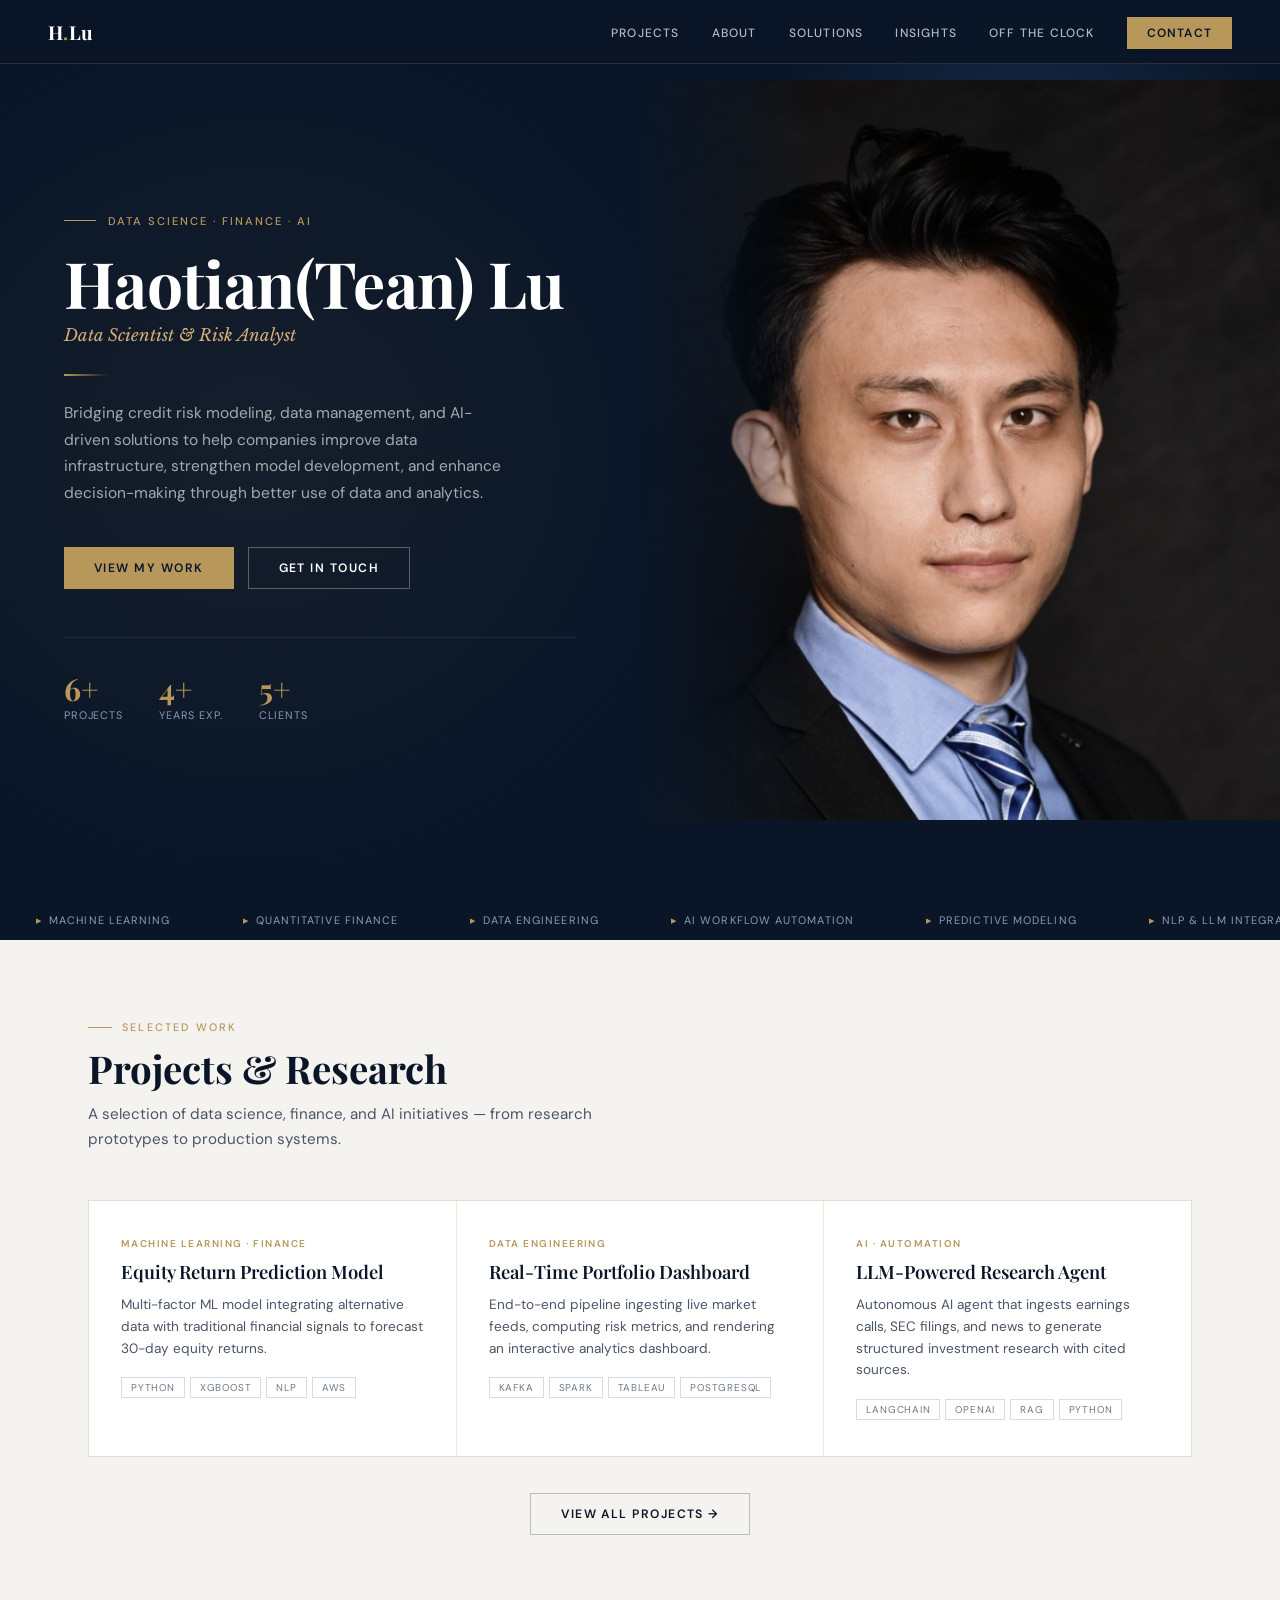
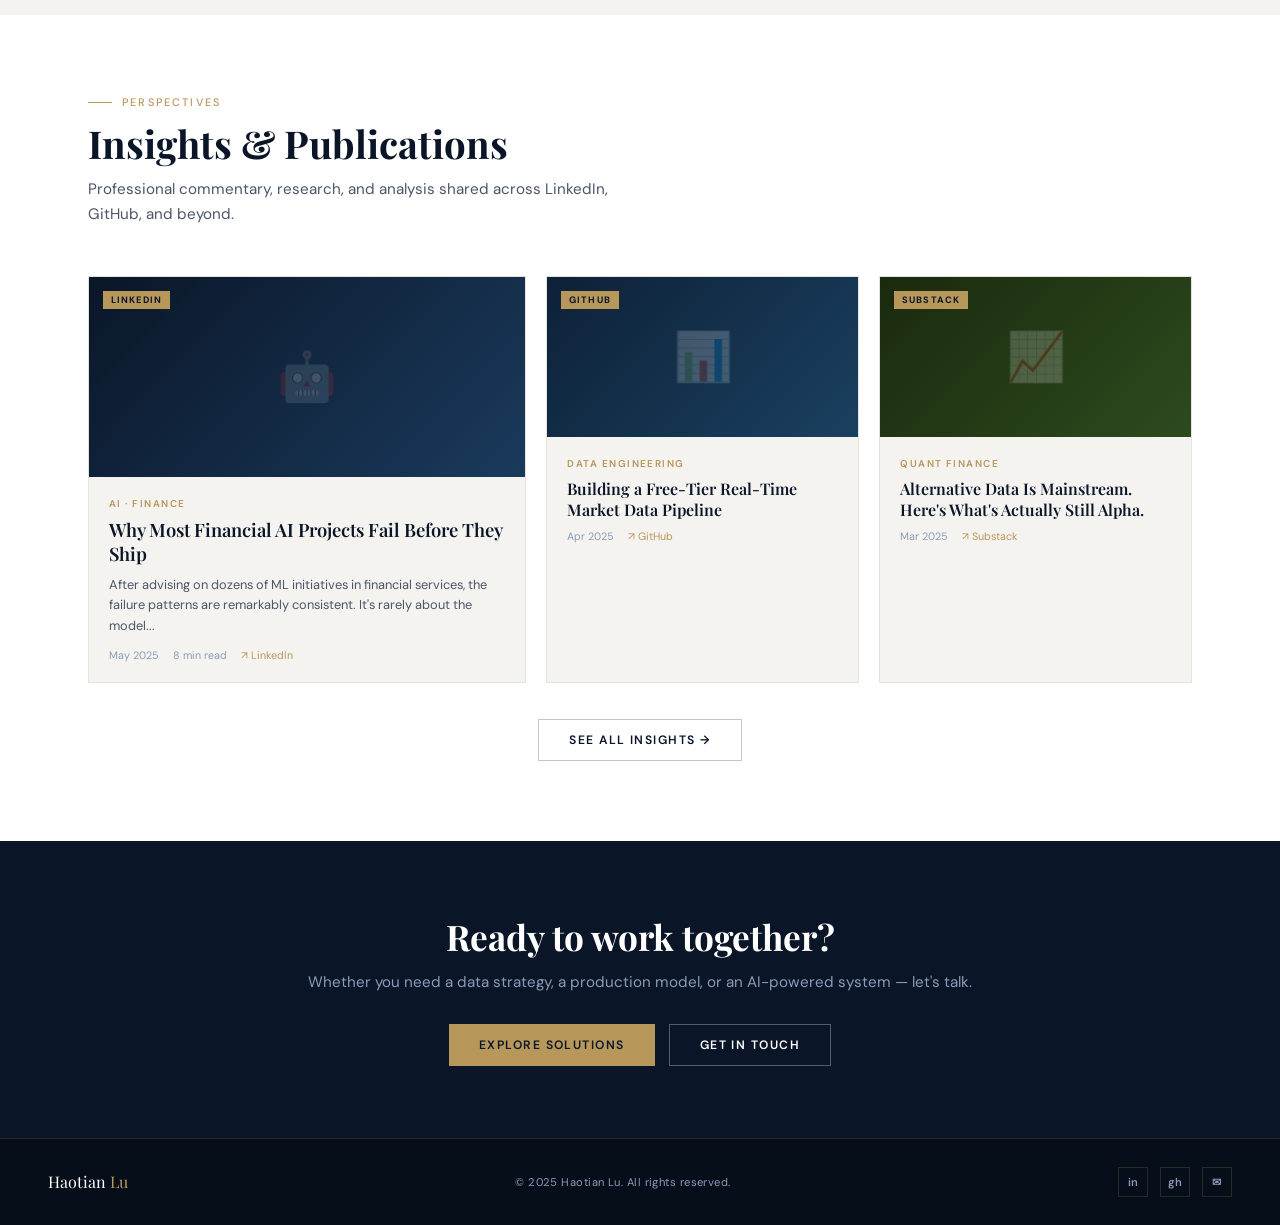
==== commit fececbbd: "Update index.html personized" ====
--- a/index.html
+++ b/index.html
@@ -3,7 +3,7 @@
 <head>
 <meta charset="UTF-8">
 <meta name="viewport" content="width=device-width, initial-scale=1.0">
-<title>Alex Chen — Data Science & Finance</title>
+<title>Haotian(Tean) Lu — Data Science & Finance</title>
 <link rel="stylesheet" href="shared.css">
 <style>
 /* ─── HERO ─── */
@@ -165,7 +165,7 @@
 <body>
 
 <nav>
-  <a href="index.html" class="nav-logo">A<span>.</span>Chen</a>
+  <a href="index.html" class="nav-logo">H<span>.</span>Lu</a>
   <ul class="nav-links">
     <li><a href="projects.html">Projects</a></li>
     <li><a href="about.html">About</a></li>
@@ -191,28 +191,26 @@
 <section class="hero">
   <div class="hero-left">
     <div class="hero-eyebrow">Data Science · Finance · AI</div>
-    <h1 class="hero-name">Alex Chen</h1>
-    <p class="hero-title">Data Scientist &amp; Financial Analyst</p>
+    <h1 class="hero-name">Haotian(Tean) Lu</h1>
+    <p class="hero-title">Data Scientist &amp; Risk Analyst</p>
     <div class="hero-divider"></div>
     <p class="hero-desc">
-      Bridging quantitative finance and advanced data science to deliver actionable intelligence.
-      I build models, pipelines, and AI systems that turn complex data into strategic advantage.
+      Bridging credit risk modeling, data management, and AI-driven solutions to help companies improve data infrastructure, strengthen model development, and enhance decision-making through better use of data and analytics.
     </p>
     <div class="hero-actions">
       <a href="solutions.html" class="btn-primary">View My Work</a>
       <a href="contact.html" class="btn-outline-light">Get In Touch</a>
     </div>
     <div class="hero-stats">
-      <div><div class="stat-num">40+</div><div class="stat-label">Projects</div></div>
-      <div><div class="stat-num">8+</div><div class="stat-label">Years Exp.</div></div>
-      <div><div class="stat-num">15+</div><div class="stat-label">Clients</div></div>
+      <div><div class="stat-num">6+</div><div class="stat-label">Projects</div></div>
+      <div><div class="stat-num">4+</div><div class="stat-label">Years Exp.</div></div>
+      <div><div class="stat-num">5+</div><div class="stat-label">Clients</div></div>
     </div>
   </div>
   <div class="hero-right">
-    <!-- Replace with: <img src="your-photo.jpg" class="hero-photo" alt="Alex Chen"> -->
-    <div class="hero-photo-placeholder">
+    <img src="Images/Tean - Pic.jpg" class="hero-photo" alt="Tean">
       <svg width="56" height="56" viewBox="0 0 64 64" fill="none"><circle cx="32" cy="24" r="14" stroke="#b8975a" stroke-width="1.5"/><path d="M8 56C8 44 18 36 32 36C46 36 56 44 56 56" stroke="#b8975a" stroke-width="1.5"/></svg>
-      Your Photo Here
+      <!-- My Photo -->
     </div>
   </div>
 </section>
@@ -353,10 +351,10 @@
 </div>
 
 <footer>
-  <a href="index.html" class="footer-logo">Alex <span>Chen</span></a>
-  <div class="footer-copy">© 2025 Alex Chen. All rights reserved.</div>
+  <a href="index.html" class="footer-logo">Haotian <span>Lu</span></a>
+  <div class="footer-copy">© 2025 Haotian Lu. All rights reserved.</div>
   <div class="footer-social">
-    <a href="#">in</a><a href="#">gh</a><a href="#">✉</a>
+    <a href="https://www.linkedin.com/in/tean-lu/">in</a><a href="https://github.com/HTean">gh</a><a href="mailto:lhtsas07@gmail.com">✉</a>
   </div>
 </footer>
 
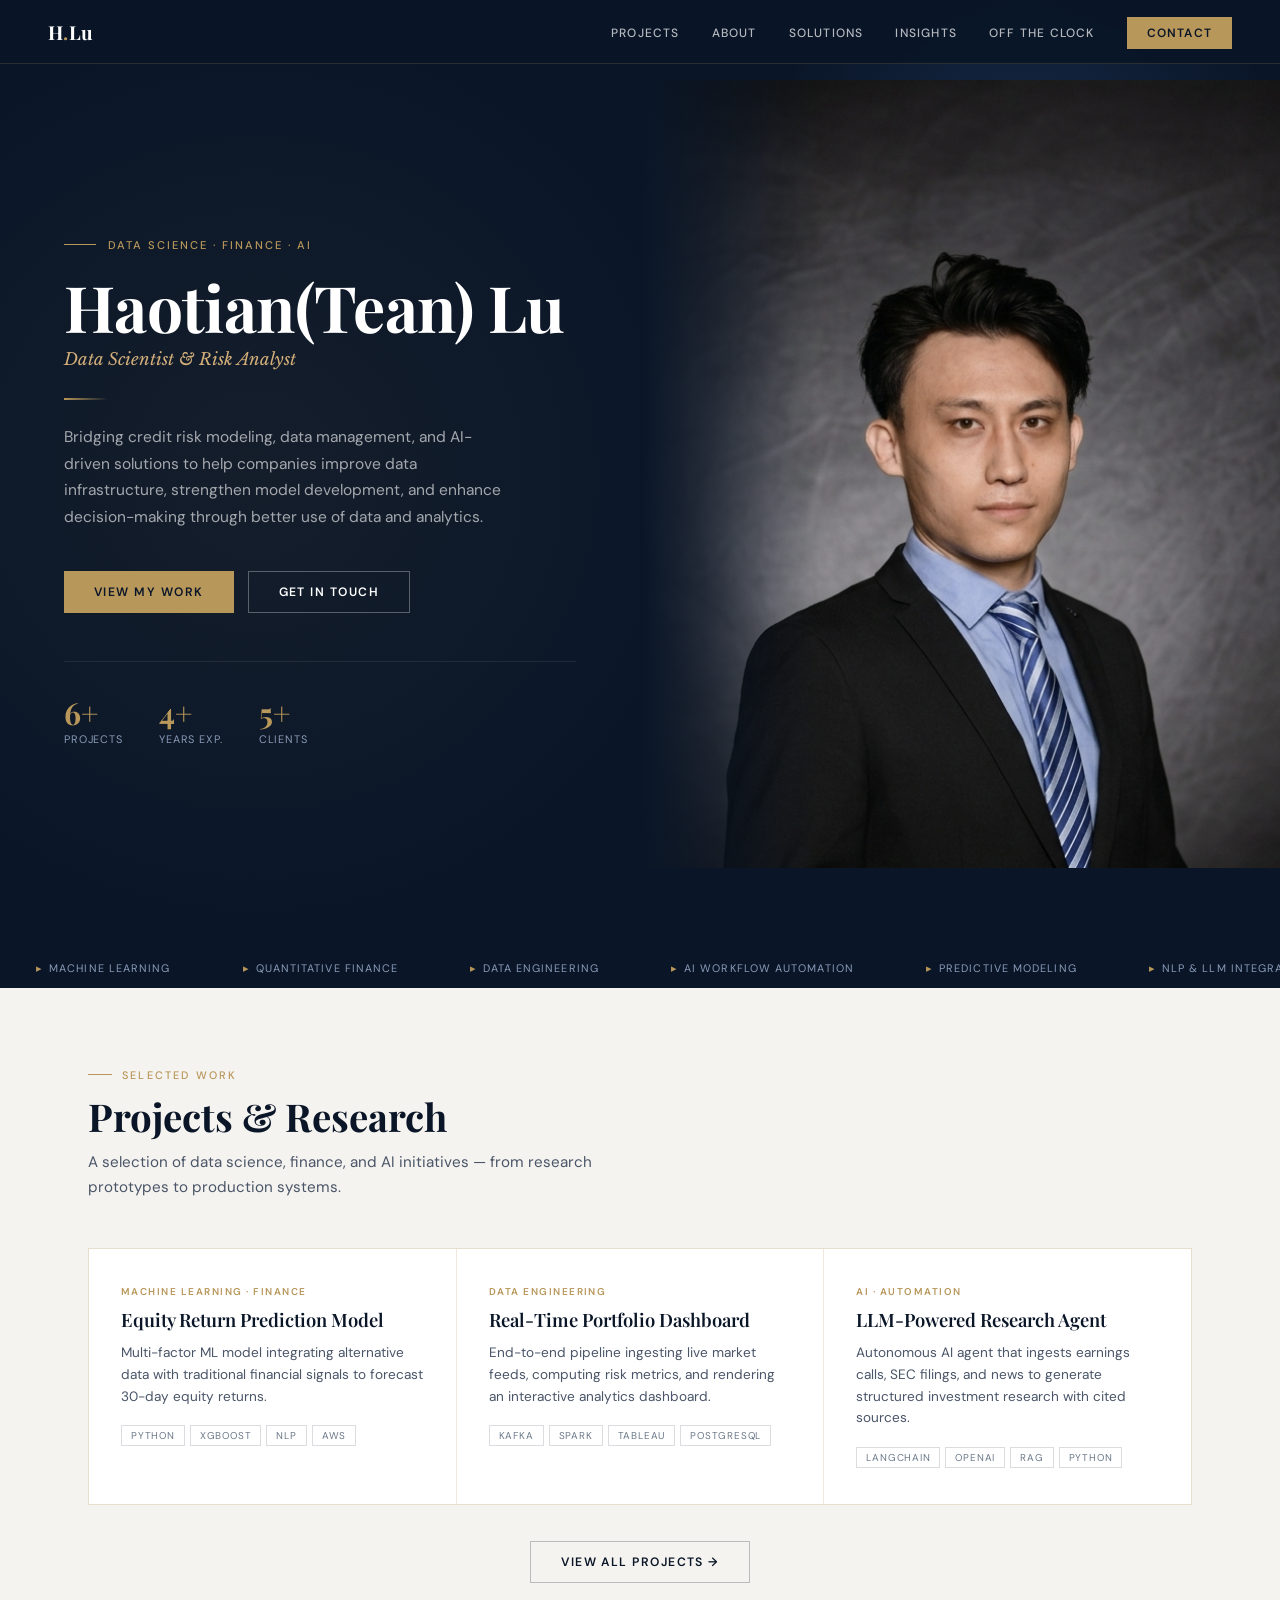
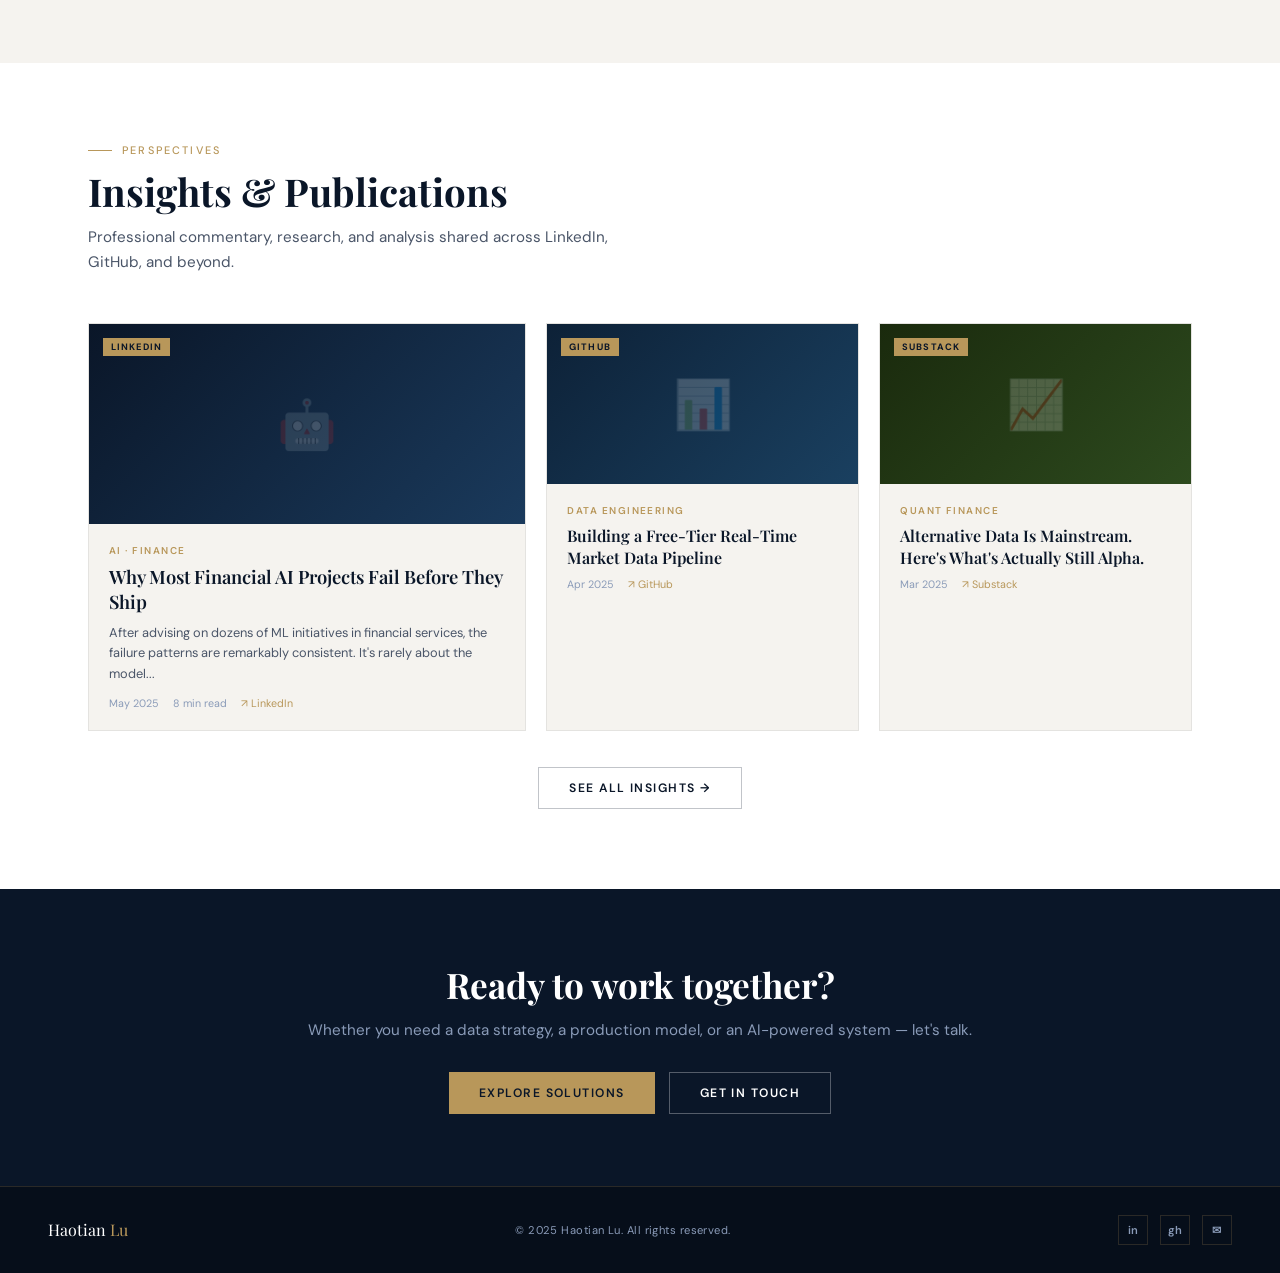
==== commit 960cc065: "Update index.html" ====
--- a/index.html
+++ b/index.html
@@ -208,7 +208,7 @@
     </div>
   </div>
   <div class="hero-right">
-    <img src="Images/Tean - Pic.jpg" class="hero-photo" alt="Tean">
+    <img src="Images/Tean - Pic.png" class="hero-photo" alt="Tean">
       <svg width="56" height="56" viewBox="0 0 64 64" fill="none"><circle cx="32" cy="24" r="14" stroke="#b8975a" stroke-width="1.5"/><path d="M8 56C8 44 18 36 32 36C46 36 56 44 56 56" stroke="#b8975a" stroke-width="1.5"/></svg>
       <!-- My Photo -->
     </div>
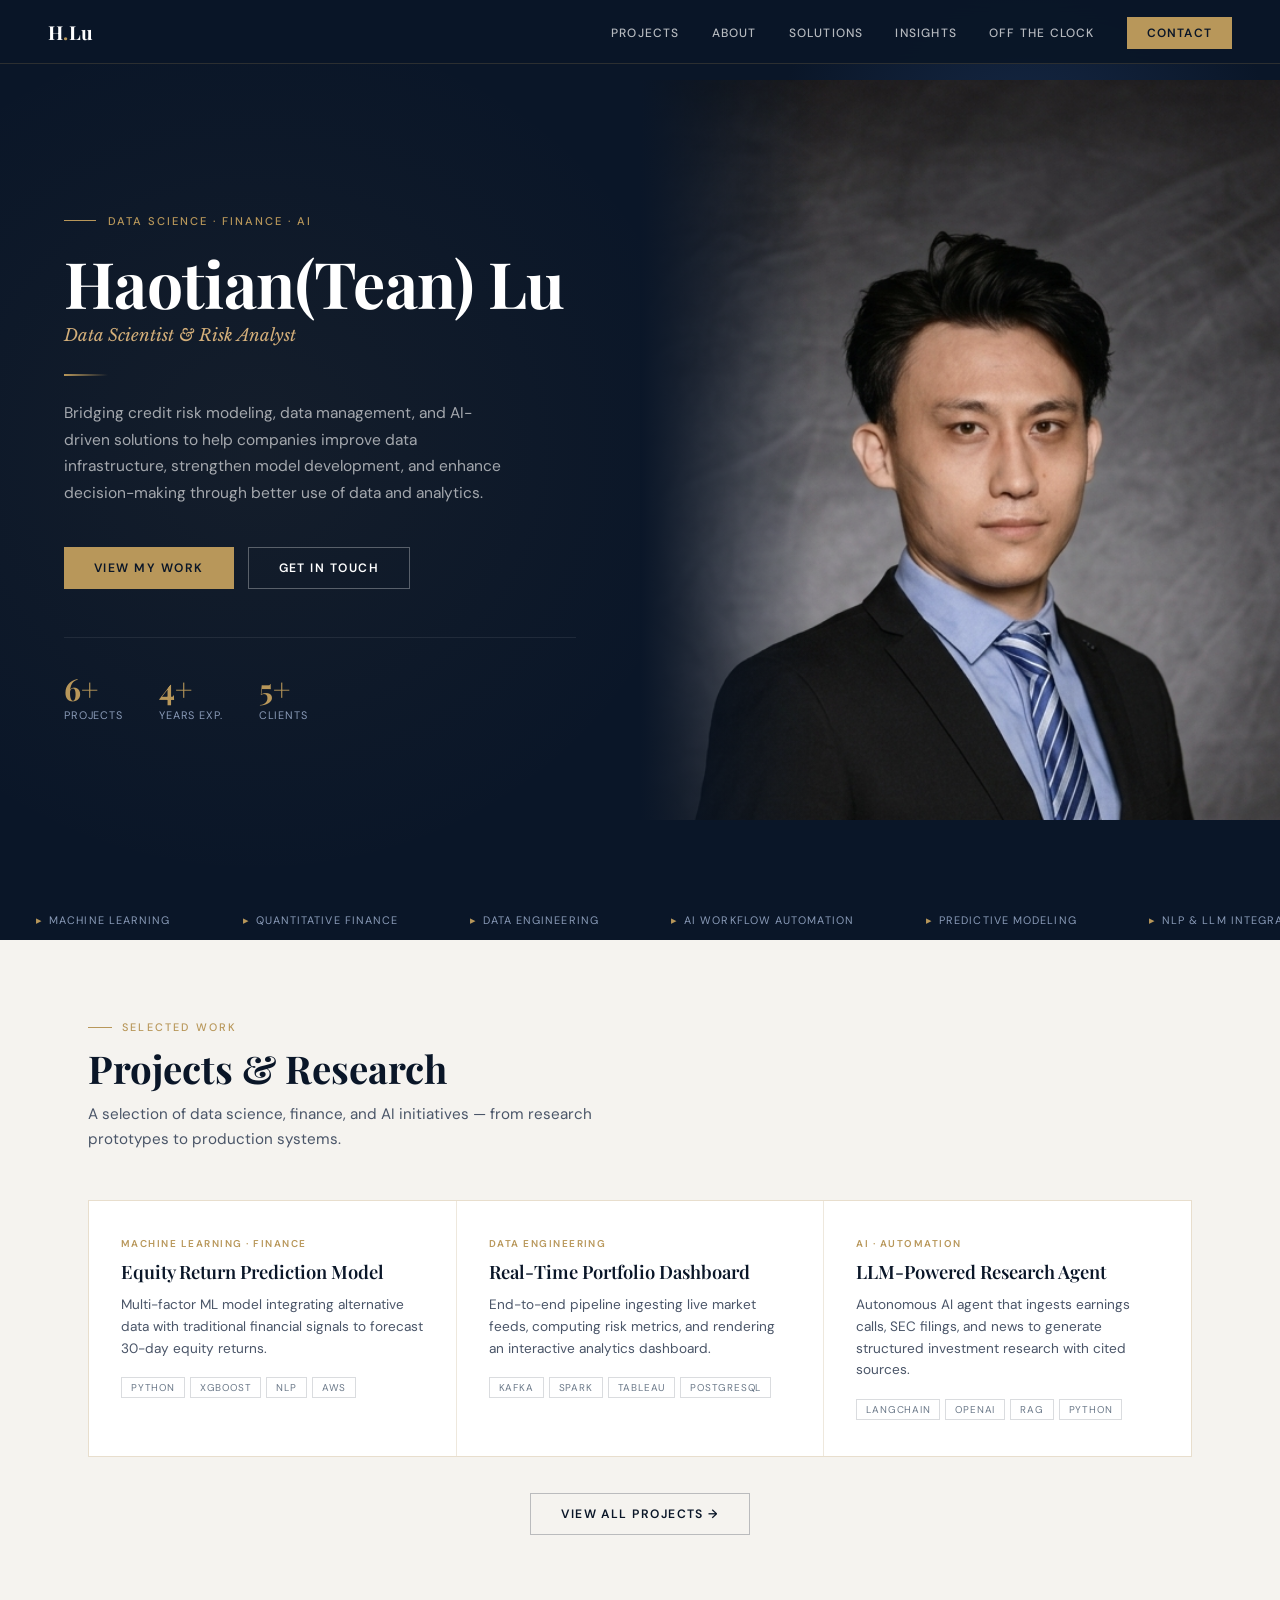
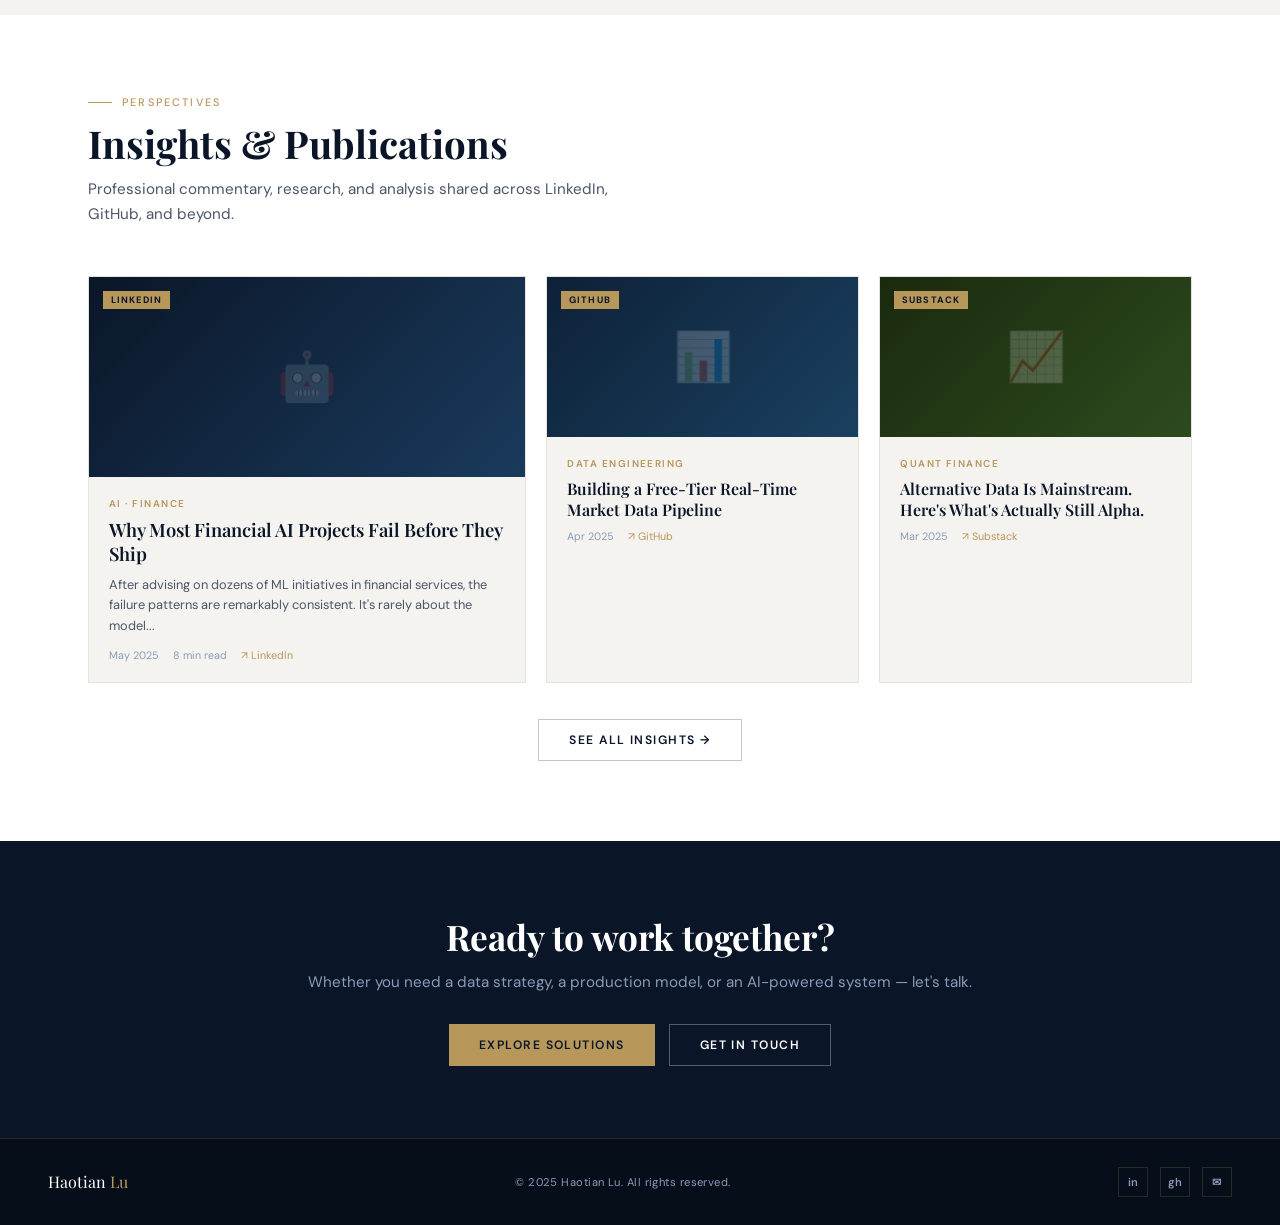
==== commit dd4eaf4c: "Update index.html add icon" ====
--- a/index.html
+++ b/index.html
@@ -3,6 +3,8 @@
 <head>
 <meta charset="UTF-8">
 <meta name="viewport" content="width=device-width, initial-scale=1.0">
+<link rel="icon" type="image/svg+xml" href="Images/HL-icon.svg">
+<link rel="shortcut icon" href="Images/HL-icon.svg">
 <title>Haotian(Tean) Lu — Data Science & Finance</title>
 <link rel="stylesheet" href="shared.css">
 <style>
